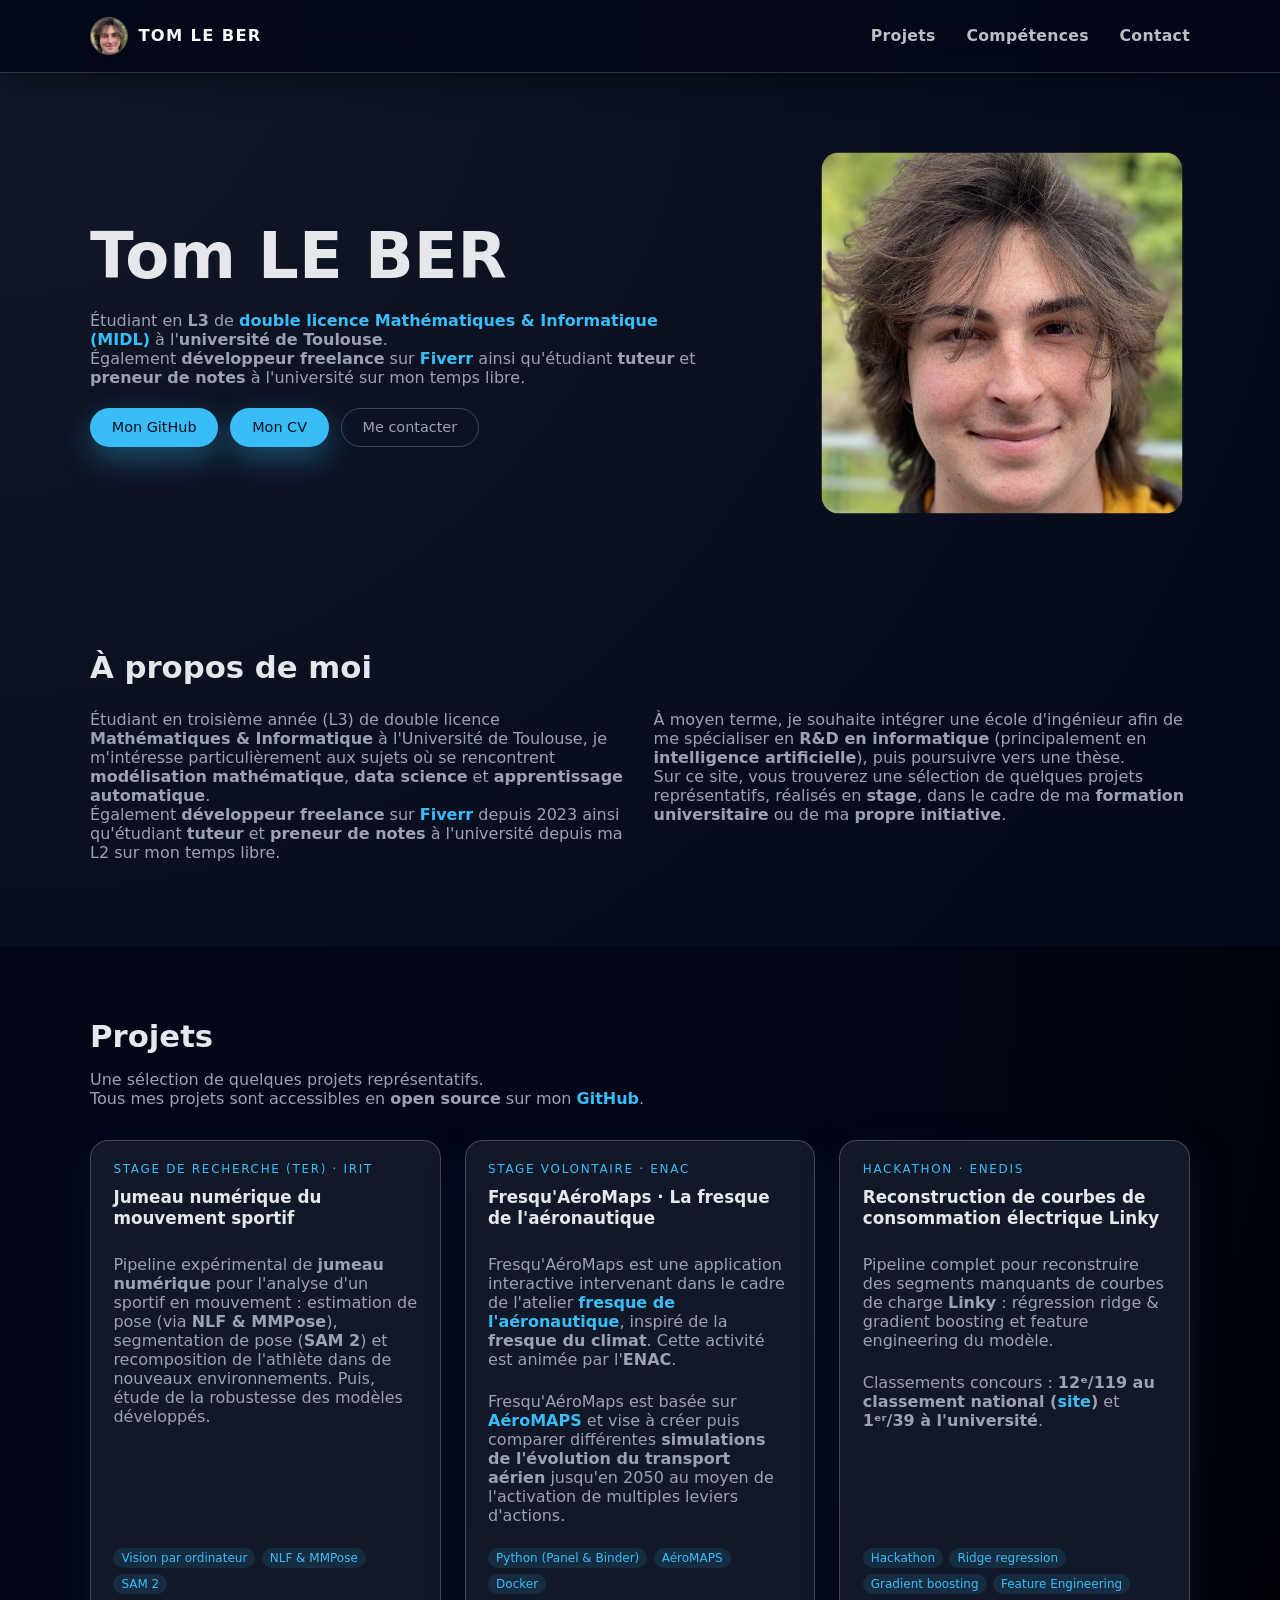
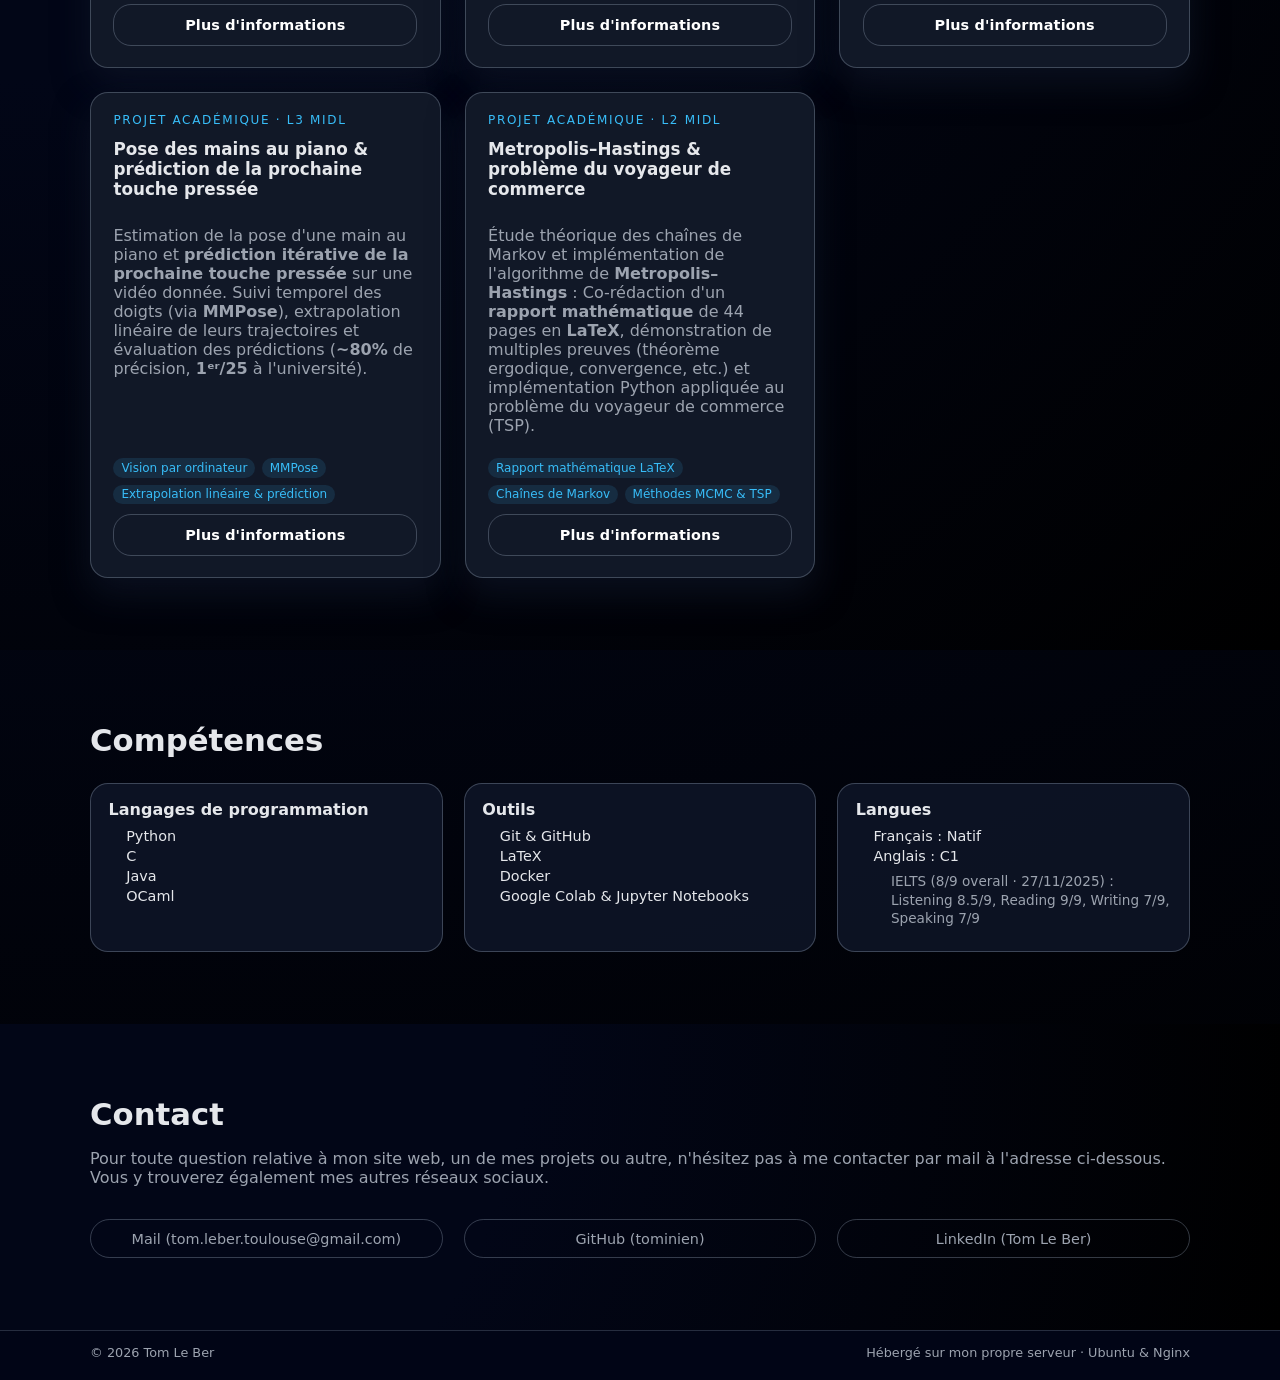
==== index.html @ 6cf96a1a "V1.2.2 - Mini fix (test)." ====
<!-- Ben dis-donc, ça regarde mon code ??? -->
<!DOCTYPE html>
<html lang="fr">
<head>
  <meta charset="UTF-8" />
  <title>Tom Le Ber</title>
  <meta name="viewport" content="width=device-width, initial-scale=1" />
  <meta name="description" content="Portfolio de Tom Le Ber, étudiant en L3 de double licence Mathématiques & Informatique (MIDL) à l'université de Toulouse." />
  <link rel="icon" type="image/png" href="/assets/img/profile_picture.png">
  <link rel="stylesheet" href="/assets/css/style.css" />
</head>
<body class="home">
  <header class="site-header">
    <div class="container nav-container">
      <a class="brand" href="/" aria-label="Accueil">
        <img class="brand-avatar" src="/assets/img/profile_picture.png" alt="Photo de profil" />
        <span class="brand-name">Tom Le Ber</span>
      </a>
      <nav class="main-nav">
        <a href="#projects">Projets</a>
        <a href="#skills">Compétences</a>
        <a href="#contact">Contact</a>
      </nav>
    </div>
  </header>

  <main>
    <!-- HERO -->
    <section class="hero">
      <div class="container hero-grid">
        <div class="hero-text">
          <p class="hero-kicker">Étudiant en Mathématiques &amp; Informatique</p>
          <h1>Tom LE BER</h1>
          <p class="hero-subtitle">
            Étudiant en <strong>L3</strong> de <strong><a class="link" href="https://www.univ-tlse3.fr/decouvrir-nos-diplomes/licence-parcours-mathematiques-informatique-en-double-licence-midl" target="_blank" rel="noreferrer">double licence Mathématiques &amp; Informatique (MIDL)</a></strong> à l'<strong>université de Toulouse</strong>.<br>
            Également <strong>développeur freelance</strong> sur <strong><a class="link" href="https://www.fiverr.com/tomleber/" target="_blank" rel="noreferrer">Fiverr</a></strong> ainsi qu'étudiant <strong>tuteur</strong> et <strong>preneur de notes</strong> à l'université sur mon temps libre.
          </p>
          <div class="hero-actions">
            <a class="btn primary" href="https://github.com/tominien">Mon GitHub</a>
            <a class="btn primary" href="/assets/docs/CV.pdf" download>Mon CV</a>
            <a class="btn ghost" href="mailto:tom.leber.toulouse@gmail.com" target="_blank" rel="noreferrer">Me contacter</a>
          </div>
        </div>
        <div class="hero-card hero-photo">
          <img class="hero-photo-img" src="/assets/img/profile_picture.png" alt="Photo de profil de Tom Le Ber" />
        </div>
      </div>
    </section>

    <!-- ABOUT -->
    <section id="about" class="section">
      <div class="container">
        <h2>À propos de moi</h2>
        <div class="two-columns">
          <p>
            Étudiant en troisième année (L3) de double licence <strong>Mathématiques &amp; Informatique</strong> à l'Université de Toulouse, je m'intéresse particulièrement aux sujets où se rencontrent <strong>modélisation mathématique</strong>, <strong>data science</strong> et <strong>apprentissage automatique</strong>.<br>
            Également <strong>développeur freelance</strong> sur <strong><a class="link" href="https://www.fiverr.com/tomleber/" target="_blank" rel="noreferrer">Fiverr</a></strong> depuis 2023 ainsi qu'étudiant <strong>tuteur</strong> et <strong>preneur de notes</strong> à l'université depuis ma L2 sur mon temps libre.
          </p>
          <p>
            À moyen terme, je souhaite intégrer une école d'ingénieur afin de me spécialiser en <strong>R&amp;D en informatique</strong> (principalement en <strong>intelligence artificielle</strong>), puis poursuivre vers une thèse.<br>
            Sur ce site, vous trouverez une sélection de quelques projets représentatifs, réalisés en <strong>stage</strong>, dans le cadre de ma <strong>formation universitaire</strong> ou de ma <strong>propre initiative</strong>.
          </p>
        </div>
      </div>
    </section>

    <!-- PROJECTS -->
    <section id="projects" class="section section-alt">
      <div class="container">
        <h2>Projets</h2>
        <p class="section-intro">
          Une sélection de quelques projets représentatifs.<br>
          Tous mes projets sont accessibles en <strong>open source</strong> sur mon <strong><a class="link" href="https://github.com/tominien" target="_blank" rel="noreferrer">GitHub</a></strong>.
        </p>

        <div class="projects-grid">
          <!-- IRIT -->
          <article class="project-card">
            <div class="project-tag">Stage de recherche (TER) · IRIT</div>
            <h3>Jumeau numérique du mouvement sportif</h3>
            <p>
              Pipeline expérimental de <strong>jumeau numérique</strong> pour l'analyse d'un sportif en mouvement : estimation de pose (via <strong>NLF &amp; MMPose</strong>), segmentation de pose (<strong>SAM 2</strong>) et recomposition de l'athlète dans de nouveaux environnements.
              Puis, étude de la robustesse des modèles développés.
            </p>
            <div class="project-footer">
              <ul class="project-badges">
                <li>Vision par ordinateur</li>
                <li>NLF &amp; MMPose</li>
                <li>SAM 2</li>
              </ul>
              <a class="btn project" href="https://tomleber.fr/irit" target="_blank" rel="noreferrer">Plus d'informations</a>
            </div>
          </article>

          <!-- ENAC / Fresqu'AéroMaps -->
          <article class="project-card">
            <div class="project-tag">Stage volontaire · ENAC</div>
            <h3>Fresqu'AéroMaps · La fresque de l'aéronautique</h3>
            <p>
              Fresqu'AéroMaps est une application interactive intervenant dans le cadre de l'atelier <strong><a class="link" href="https://learninghub.enac.fr/actualite/fresque-du-climat-et-fresquaero/" target="_blank" rel="noreferrer">fresque de l'aéronautique</a></strong>, inspiré de la <strong>fresque du climat</strong>. Cette activité est animée par l'<strong>ENAC</strong>.
            </p>
            <p>
              Fresqu'AéroMaps est basée sur <strong><a class="link" href="https://aeromaps.isae-supaero.fr/" target="_blank" rel="noreferrer">AéroMAPS</a></strong> et vise à créer puis comparer différentes <strong>simulations de l'évolution du transport aérien</strong> jusqu'en 2050 au moyen de l'activation de multiples leviers d'actions.
            </p>
            <div class="project-footer">
              <ul class="project-badges">
                <li>Python (Panel & Binder)</li>
                <li>AéroMAPS</li>
                <li>Docker</li>
              </ul>
              <a class="btn project" href="https://tomleber.fr/enac" target="_blank" rel="noreferrer">Plus d'informations</a>
            </div>
          </article>

          <!-- Enedis -->
          <article class="project-card">
            <div class="project-tag">Hackathon · Enedis</div>
            <h3>Reconstruction de courbes de consommation électrique Linky</h3>
            <p>
              Pipeline complet pour reconstruire des segments manquants de courbes de charge <strong>Linky</strong> : régression ridge & gradient boosting et feature engineering du modèle.
            </p>
            <p>
              Classements concours : <strong>12ᵉ/119 au classement national (<a class="link" href="https://challengedata.ens.fr/participants/challenges/160/ranking/public" target="_blank" rel="noreferrer">site</a>)</strong> et <strong>1ᵉʳ/39 à l'université</strong>.
            </p>
            <div class="project-footer">
              <ul class="project-badges">
                <li>Hackathon</li>
                <li>Ridge regression</li>
                <li>Gradient boosting</li>
                <li>Feature Engineering</li>
              </ul>
              <a class="btn project" href="https://tomleber.fr/enedis" target="_blank" rel="noreferrer">Plus d'informations</a>
            </div>
          </article>

          <!-- Projet MIDL 2 -->
          <article class="project-card">
            <div class="project-tag">Projet académique · L3 MIDL</div>
            <h3>Pose des mains au piano &amp; prédiction de la prochaine touche pressée</h3>
            <p>
              Estimation de la pose d'une main au piano et <strong>prédiction itérative de la prochaine touche pressée</strong> sur une vidéo donnée.
              Suivi temporel des doigts (via <strong>MMPose</strong>), extrapolation linéaire de leurs trajectoires et évaluation des prédictions (<strong>~80%</strong> de précision, <strong>1ᵉʳ/25</strong> à l'université).
            </p>
            <div class="project-footer">
              <ul class="project-badges">
                <li>Vision par ordinateur</li>
                <li>MMPose</li>
                <li>Extrapolation linéaire &amp; prédiction</li>
              </ul>
              <a class="btn project" href="https://tomleber.fr/projet_midl_2" target="_blank" rel="noreferrer">Plus d'informations</a>
            </div>
          </article>

          <!-- Projet MIDL 1 -->
          <article class="project-card">
            <div class="project-tag">Projet académique · L2 MIDL</div>
            <h3>Metropolis–Hastings &amp; problème du voyageur de commerce</h3>
            <p>
              Étude théorique des chaînes de Markov et implémentation de l'algorithme de <strong>Metropolis–Hastings</strong> : Co-rédaction d'un <strong>rapport mathématique</strong> de 44 pages en <strong>LaTeX</strong>, démonstration de multiples preuves (théorème ergodique, convergence, etc.) et implémentation Python appliquée au problème du voyageur de commerce (TSP).
            </p>
            <div class="project-footer">
              <ul class="project-badges">
                <li>Rapport mathématique LaTeX</li>
                <li>Chaînes de Markov</li>
                <li>Méthodes MCMC &amp; TSP</li>
              </ul>
              <a class="btn project" href="https://tomleber.fr/projet_midl_1" target="_blank" rel="noreferrer">Plus d'informations</a>
            </div>
          </article>
        </div>
      </div>
    </section>

    <!-- SKILLS -->
    <section id="skills" class="section">
      <div class="container">
        <h2>Compétences</h2>
        <div class="skills-grid">
          <div class="skills-block">
            <h3>Langages de programmation</h3>
            <ul>
              <li>Python</li>
              <li>C</li>
              <li>Java</li>
              <li>OCaml</li>
            </ul>
          </div>
          <div class="skills-block">
            <h3>Outils</h3>
            <ul>
              <li>Git &amp; GitHub</li>
              <li>LaTeX</li>
              <li>Docker</li>
              <li>Google Colab &amp; Jupyter Notebooks</li>
            </ul>
          </div>
          <div class="skills-block">
            <h3>Langues</h3>
            <ul>
              <li>Français : Natif</li>
              <li>
                Anglais : C1
                <div class="skills-subline">
                   IELTS (8/9 overall · 27/11/2025) : Listening 8.5/9, Reading 9/9, Writing 7/9, Speaking 7/9 
                </div>
              </li>
            </ul>
          </div>
        </div>
      </div>
    </section>

    <!-- CONTACT -->
    <section id="contact" class="section section-alt">
      <div class="container">
        <h2>Contact</h2>
        <p class="section-intro">
          Pour toute question relative à mon site web, un de mes projets ou autre, n'hésitez pas à me contacter par mail à l'adresse ci-dessous.<br>
          Vous y trouverez également mes autres réseaux sociaux.
        </p>
        <div class="contact-grid">
          <a class="btn ghost" href="mailto:tom.leber.toulouse@gmail.com" target="_blank" rel="noreferrer">Mail (tom.leber.toulouse@gmail.com)</a>
          <a class="btn ghost" href="https://github.com/tominien" target="_blank" rel="noreferrer">GitHub (tominien)</a>
          <a class="btn ghost" href="https://www.linkedin.com/in/tom-le-ber-58185a358/" target="_blank" rel="noreferrer">LinkedIn (Tom Le Ber)</a>
        </div>
      </div>
    </section>
  </main>

  <footer class="site-footer">
    <div class="container footer-content">
      <span>&copy; <span id="year"></span> Tom Le Ber</span>
      <span>Hébergé sur mon propre serveur · Ubuntu &amp; Nginx</span>
    </div>
  </footer>

  <script>
    document.getElementById("year").textContent = new Date().getFullYear(); // Mise à jour automatique de l'année dans le pied de page.
  </script>
</body>
</html>
---- assets/css/style.css ----
:root {
  --bg: #050816;
  --bg-alt: #0b1020;
  --card-bg: #111827;
  --accent: #38bdf8;
  --accent-soft: rgba(56, 189, 248, 0.12);
  --text: #e5e7eb;
  --muted: #9ca3af;
  --border-subtle: rgba(148, 163, 184, 0.35);
  --radius-lg: 18px;
  --radius-xl: 24px;
  --shadow-soft: 0 18px 45px rgba(15, 23, 42, 0.6);
  --font-main: system-ui, -apple-system, BlinkMacSystemFont, "SF Pro Text",
    "Segoe UI", sans-serif;
}

*,
*::before,
*::after {
  box-sizing: border-box;
}

html,
body {
  margin: 0;
  padding: 0;
  font-family: var(--font-main);
  color: var(--text);
  background: radial-gradient(circle at top left, #111827 0, #020617 55%, #000 100%);
}

body.home .hero-kicker {
  display: none;
}

body.home .hero-text h1 {
  font-size: var(--home-hero-h1-size, 4rem);
  min-height: var(--home-hero-title-height, 4rem);
  display: flex;
  align-items: center;
  margin-top: 0;
}

/* Layout de base */

.container {
  width: min(1100px, 100% - 2.5rem);
  margin: 0 auto;
}

.section {
  padding: 4.5rem 0;
}

.section-alt {
  background: radial-gradient(circle at top left, #020617 0, #020617 40%, #000 100%);
}

h1,
h2,
h3 {
  margin: 0 0 1rem;
  line-height: 1.2;
}

h2 {
  font-size: clamp(1.9rem, 2.4vw, 2.2rem);
}

p {
  margin: 0 0 0.75rem;
  color: var(--muted);
}

/* HEADER & NAV */

.site-header {
  position: sticky;
  top: 0;
  z-index: 100;
  backdrop-filter: blur(16px);
  background: rgba(2, 6, 23, 0.78); /*background: linear-gradient(to bottom, rgba(15, 23, 42, 0.9), transparent);*/
  border-bottom: 1px solid rgba(148, 163, 184, 0.28);
  box-shadow: 0 10px 30px rgba(0, 0, 0, 0.35);
}

.nav-container {
  display: flex;
  align-items: center;
  justify-content: space-between;
  padding: 1.05rem 0;
}

.brand {
  display: inline-flex;
  align-items: center;
  gap: 0.65rem;

  text-decoration: none;
  color: #f9fafb;

  font-weight: 800;
  letter-spacing: 0.08em;
  text-transform: uppercase;
  font-size: 1.02rem;
}

.brand:hover {
  color: #ffffff;
}

.brand:focus-visible {
  outline: 2px solid var(--accent);
  outline-offset: 4px;
  border-radius: 999px;
}

.brand-avatar {
  width: 38px;
  height: 38px;
  border-radius: 999px;
  object-fit: cover;
  border: 1px solid rgba(148, 163, 184, 0.55);
  box-shadow: 0 8px 18px rgba(0, 0, 0, 0.35);
}

.brand-name {
  line-height: 1;
}

.main-nav a {
  color: rgba(229, 231, 235, 0.82); /*color: var(--muted);*/
  text-decoration: none;
  margin-left: 1.6rem;
  font-size: 0.98rem;
  font-weight: 600;
  letter-spacing: 0.02em;
  position: relative;
}

.main-nav a::after {
  content: "";
  position: absolute;
  left: 0;
  bottom: -0.25rem;
  width: 0;
  height: 2px;
  background: var(--accent);
  border-radius: 999px;
  transition: width 0.2s ease;
}

.main-nav a:hover {
  color: #e5e7eb;
}

.main-nav a:hover::after {
  width: 100%;
}

/* HERO */

.hero {
  padding: 4.5rem 0 3.5rem;
}

.hero-grid {
  display: grid;
  grid-template-columns: minmax(0, 2fr) minmax(0, 1.1fr);
  gap: 2.5rem;
  align-items: center;
}

.hero-kicker {
  text-transform: uppercase;
  letter-spacing: 0.18em;
  font-size: 0.8rem;
  color: var(--accent);
  margin-bottom: 0.7rem;
}

.hero-photo {
  padding: 0;
  border-radius: var(--radius-lg);
  overflow: hidden;
  transform: scale(0.96);
  transform-origin: center;
}

.hero-photo-img {
  display: block;
  width: 100%;
  height: 100%;
  object-fit: cover;
}

.hero h1 {
  font-size: clamp(2.2rem, 3vw, 2.8rem);
  margin-bottom: 1rem;
}

.hero-subtitle {
  max-width: 38rem;
}

.hero-actions {
  display: flex;
  flex-wrap: wrap;
  gap: 0.75rem;
  margin-top: 1.3rem;
}

/* BUTTONS */

.btn {
  display: inline-flex;
  align-items: center;
  justify-content: center;
  border-radius: 999px;
  padding: 0.65rem 1.3rem;
  font-size: 0.9rem;
  text-decoration: none;
  cursor: pointer;
  border: 1px solid transparent;
  transition: all 0.18s ease;
  white-space: nowrap;
}

.btn.primary {
  background: var(--accent);
  color: #0b1120;
  box-shadow: 0 12px 30px rgba(56, 189, 248, 0.35);
}

.btn.primary:hover {
  filter: brightness(1.05);
}

.btn.ghost {
  background: transparent;
  border-color: var(--border-subtle);
  color: var(--muted);
}

.btn.ghost:hover {
  border-color: rgba(56, 189, 248, 0.6);
  background: rgba(56, 189, 248, 0.08);
}

.btn.project {
  background: transparent;
  border-color: var(--border-subtle);
  border-radius: var(--radius-lg);
  color: #ffffff;
  font-weight: 700;
  letter-spacing: 0.01em;
  padding: 0.75rem 1.05rem;
}

.btn.project:hover {
  border-color: rgba(56, 189, 248, 0.6);
  background: rgba(56, 189, 248, 0.08);
}

/* HERO CARD */

.hero-card {
  justify-self: end;
}

.hero-card-inner {
  background: radial-gradient(circle at top left, #1e293b 0, #020617 55%);
  border-radius: var(--radius-xl);
  padding: 1.5rem 1.6rem;
  box-shadow: var(--shadow-soft);
  border: 1px solid rgba(148, 163, 184, 0.45);
}

.hero-name {
  font-weight: 600;
  font-size: 1.1rem;
}

.hero-role {
  font-size: 0.9rem;
  color: var(--muted);
  margin-bottom: 1rem;
}

.hero-meta {
  list-style: none;
  padding: 0;
  margin: 0;
  font-size: 0.85rem;
}

.hero-meta li {
  padding: 0.25rem 0;
  border-bottom: 1px solid rgba(148, 163, 184, 0.25);
}

.hero-meta li:last-child {
  border-bottom: none;
}

/* ABOUT */

.two-columns {
  display: grid;
  grid-template-columns: repeat(auto-fit, minmax(260px, 1fr));
  gap: 1.7rem;
  margin-top: 1.5rem;
}

/* SECTION INTRO */

.section-intro {
  margin-bottom: 2rem;
}

/* PROJECTS */

.projects-grid {
  display: grid;
  grid-template-columns: repeat(auto-fit, minmax(260px, 1fr));
  gap: 1.5rem;
}

.project-card {
  background: var(--card-bg);
  border-radius: var(--radius-lg);
  padding: 1.3rem 1.4rem;
  border: 1px solid var(--border-subtle);
  box-shadow: 0 16px 35px rgba(15, 23, 42, 0.65);
  display: flex;
  flex-direction: column;
  gap: 0.7rem;
}

.project-tag {
  font-size: 0.75rem;
  text-transform: uppercase;
  letter-spacing: 0.14em;
  color: var(--accent);
}

.project-card h3 {
  font-size: 1.05rem;
}

.project-footer {
  margin-top: auto;
  display: flex;
  flex-direction: column;
  gap: 0.6rem;
}

.project-badges {
  list-style: none;
  display: flex;
  flex-wrap: wrap;
  gap: 0.4rem;
  padding: 0;
  margin: 0;
}

.project-badges li {
  font-size: 0.75rem;
  padding: 0.18rem 0.5rem;
  border-radius: 999px;
  background: var(--accent-soft);
  color: var(--accent);
}

.project-links a {
  font-size: 0.85rem;
  color: var(--accent);
  text-decoration: none;
}

.link {
  color: var(--accent);
  text-decoration: none;
}

.project-links a:hover {
  text-decoration: underline;
}

.link:hover {
  text-decoration: underline;
}

/* SKILLS */

.skills-grid {
  display: grid;
  grid-template-columns: repeat(auto-fit, minmax(220px, 1fr));
  gap: 1.3rem;
  margin-top: 1.5rem;
}

.skills-block {
  border-radius: var(--radius-lg);
  border: 1px solid var(--border-subtle);
  padding: 1rem 1.1rem;
  background: rgba(15, 23, 42, 0.8);
}

.skills-block h3 {
  font-size: 1rem;
  margin-bottom: 0.6rem;
}

.skills-block ul {
  list-style: none;
  padding-left: 1.1rem;
  margin: 0.6rem 0 0;
  font-size: 0.9rem;
}

.skills-block li {
  margin: 0.25rem 0;
}

.skills-subline {
  padding-left: 1.1rem;
  margin: 0.5rem 0;
  color: var(--muted);
  font-size: 0.85rem;
  line-height: 1.35;
}

/* CONTACT */

.contact-grid {
  display: grid;
  grid-template-columns: repeat(auto-fit, minmax(220px, 1fr));
  gap: 1.3rem;
  margin-top: 1.3rem;
}

/* FOOTER */

.site-footer {
  border-top: 1px solid rgba(148, 163, 184, 0.25);
  padding: 0.9rem 0 1.2rem;
  background: rgba(2, 6, 23, 0.96);
}

.footer-content {
  display: flex;
  justify-content: space-between;
  align-items: center;
  font-size: 0.8rem;
  color: var(--muted);
  gap: 0.7rem;
}

/* DEBUG */
.red {
  color: #ef4444;
}

/* RESPONSIVE */

@media (max-width: 750px) {
  body.home .hero-text h1 {
    min-height: 0;
    display: block;
  }

  .hero-grid {
    grid-template-columns: 1fr;
  }

  .hero-card {
    justify-self: stretch;
  }

  .nav-container {
    flex-direction: column;
    align-items: flex-start;
    gap: 0.4rem;
  }

  .main-nav a {
    margin-left: 0;
    margin-right: 1rem;
  }
}
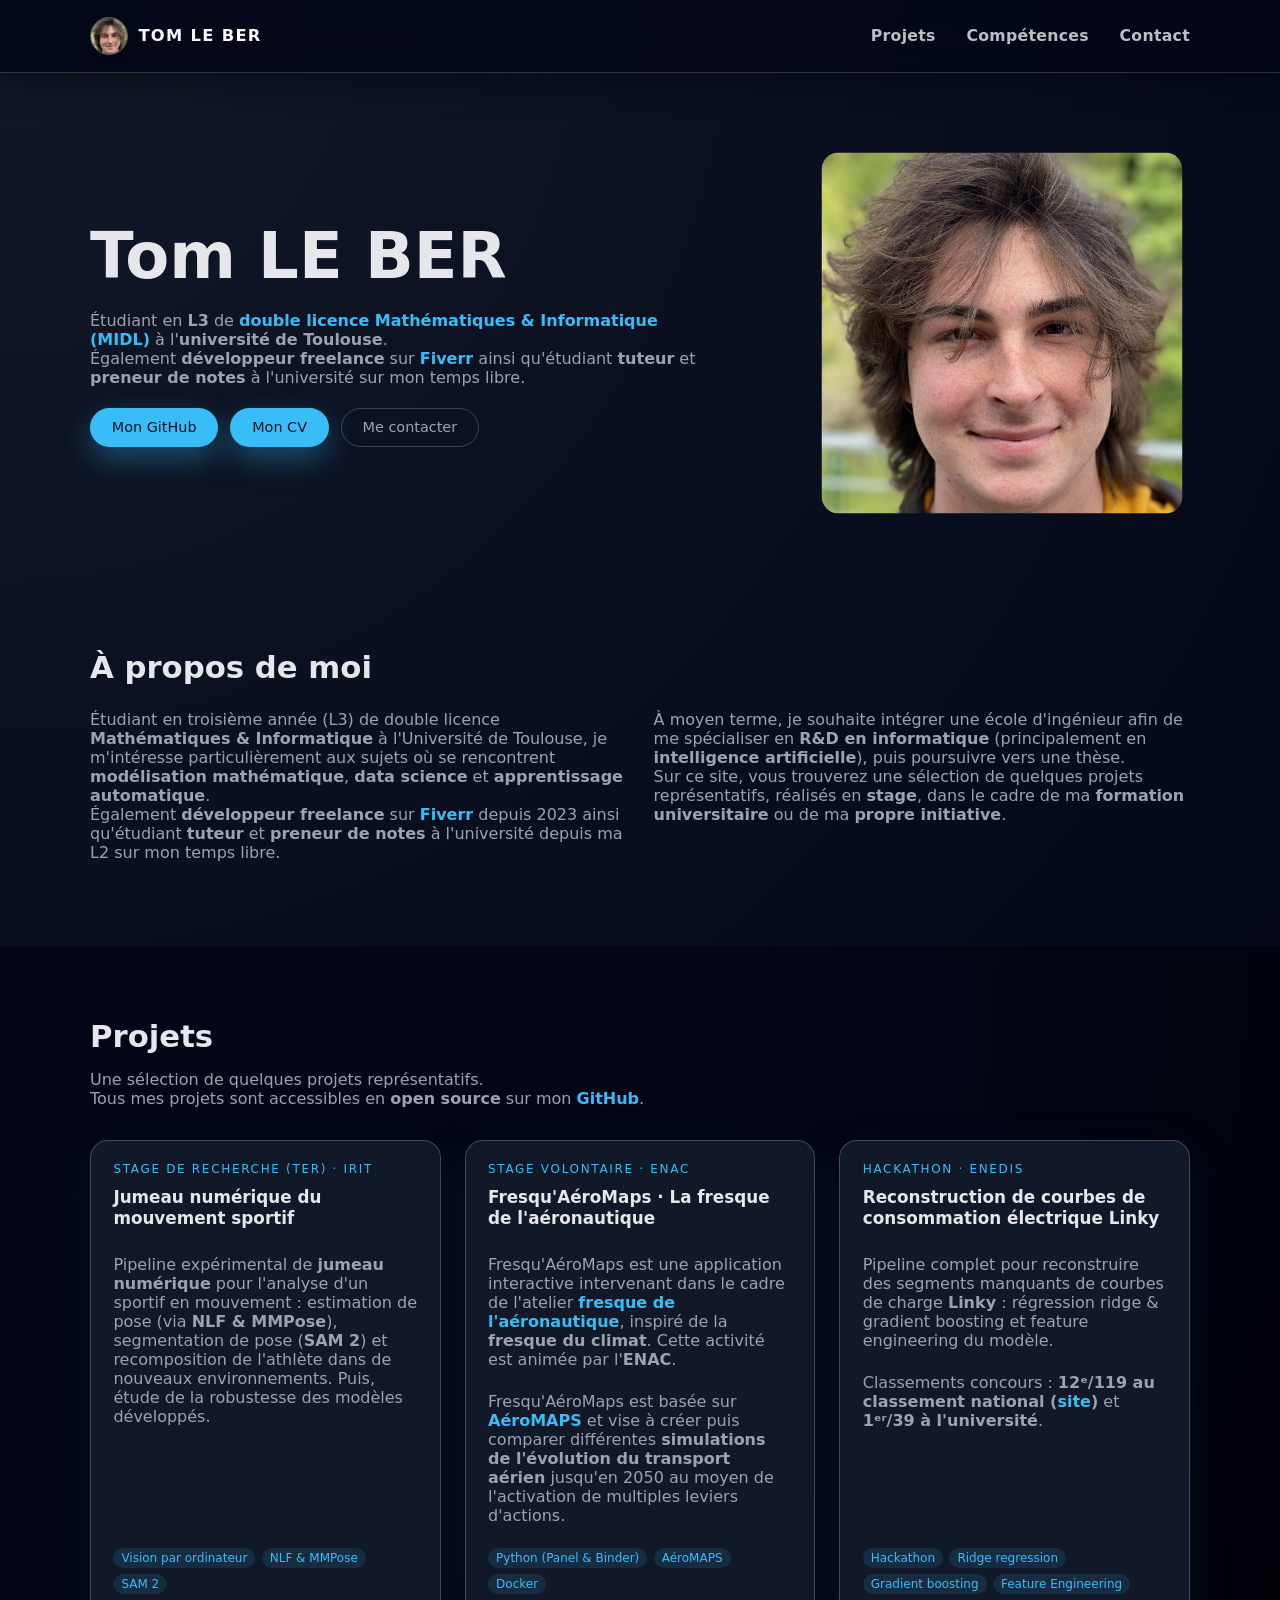
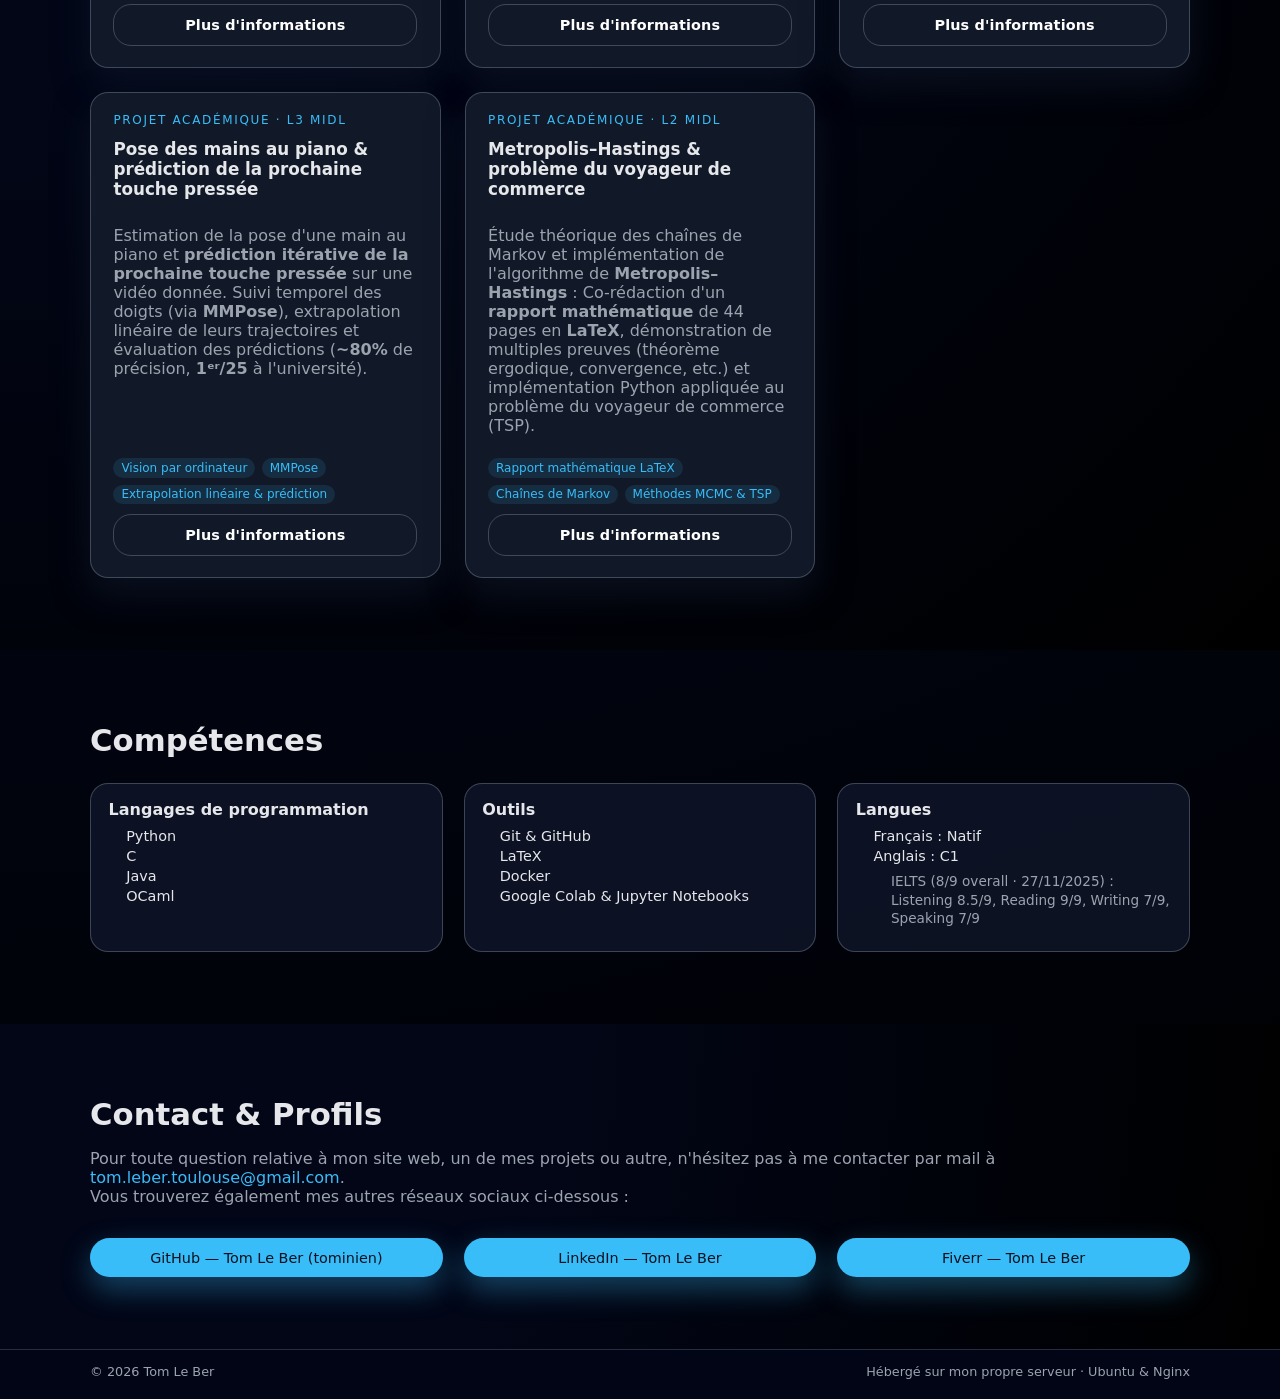
==== commit 93d8f714: "V1.4.1 - Addition of a few other things." ====
--- a/index.html
+++ b/index.html
@@ -3,11 +3,28 @@
 <html lang="fr">
 <head>
   <meta charset="UTF-8" />
-  <title>Tom Le Ber</title>
+  <title>Tom Le Ber | Portfolio – Mathématiques, Informatique, IA</title>
   <meta name="viewport" content="width=device-width, initial-scale=1" />
-  <meta name="description" content="Portfolio de Tom Le Ber, étudiant en L3 de double licence Mathématiques & Informatique (MIDL) à l'université de Toulouse." />
+  <meta name="description" content="Portfolio de Tom Le Ber, étudiant en L3 de double licence Mathématiques & Informatique à l’Université de Toulouse. Projets en IA, vision par ordinateur, modélisation et data science." />
   <link rel="icon" type="image/png" href="/assets/img/profile_picture.png">
   <link rel="stylesheet" href="/assets/css/style.css" />
+  <link rel="canonical" href="https://tomleber.fr/" />
+  <script type="application/ld+json">
+  {
+    "@context": "https://schema.org",
+    "@type": "ProfilePage",
+    "mainEntity": {
+      "@type": "Person",
+      "name": "Tom Le Ber",
+      "url": "https://tomleber.fr/",
+      "sameAs": [
+        "https://github.com/tominien",
+        "https://www.linkedin.com/in/tom-le-ber-58185a358/",
+        "https://www.fiverr.com/tomleber/"
+      ]
+    }
+  }
+  </script>
 </head>
 <body class="home">
   <header class="site-header">
@@ -210,18 +227,18 @@
       </div>
     </section>
 
-    <!-- CONTACT -->
+    <!-- CONTACT & PROFILS -->
     <section id="contact" class="section section-alt">
       <div class="container">
-        <h2>Contact</h2>
+        <h2>Contact & Profils</h2>
         <p class="section-intro">
-          Pour toute question relative à mon site web, un de mes projets ou autre, n'hésitez pas à me contacter par mail à l'adresse ci-dessous.<br>
-          Vous y trouverez également mes autres réseaux sociaux.
+          Pour toute question relative à mon site web, un de mes projets ou autre, n'hésitez pas à me contacter par mail à <a class="link" href="mailto:tom.leber.toulouse@gmail.com" target="_blank" rel="noreferrer">tom.leber.toulouse@gmail.com</a>.<br>
+          Vous trouverez également mes autres réseaux sociaux ci-dessous :
         </p>
         <div class="contact-grid">
-          <a class="btn ghost" href="mailto:tom.leber.toulouse@gmail.com" target="_blank" rel="noreferrer">Mail (tom.leber.toulouse@gmail.com)</a>
-          <a class="btn ghost" href="https://github.com/tominien" target="_blank" rel="noreferrer">GitHub (tominien)</a>
-          <a class="btn ghost" href="https://www.linkedin.com/in/tom-le-ber-58185a358/" target="_blank" rel="noreferrer">LinkedIn (Tom Le Ber)</a>
+          <a class="btn primary" href="https://github.com/tominien" target="_blank" rel="noreferrer">GitHub — Tom Le Ber (tominien)</a>
+          <a class="btn primary" href="https://www.linkedin.com/in/tom-le-ber-58185a358/" target="_blank" rel="noreferrer">LinkedIn — Tom Le Ber</a>
+          <a class="btn primary" href="https://www.fiverr.com/tomleber/" target="_blank" rel="noreferrer">Fiverr — Tom Le Ber</a>
         </div>
       </div>
     </section>
--- a/assets/css/style.css
+++ b/assets/css/style.css
@@ -48,6 +48,17 @@
   margin: 0 auto;
 }
 
+.container-list {
+  margin: 0.6rem 0 0.8rem;
+  padding-left: 1.2rem;
+  color: var(--muted);
+}
+
+.container-list li {
+  margin: 0.35rem 1.5em;
+  color: inherit;
+}
+
 .section {
   padding: 4.5rem 0;
 }
@@ -208,6 +219,16 @@
   flex-wrap: wrap;
   gap: 0.75rem;
   margin-top: 1.3rem;
+}
+
+.download-actions {
+  margin-bottom: 1.6rem;
+  flex-wrap: wrap;
+  gap: 0.8rem;
+}
+
+.download-actions + h3 {
+  margin-top: 1.6rem;
 }
 
 /* BUTTONS */
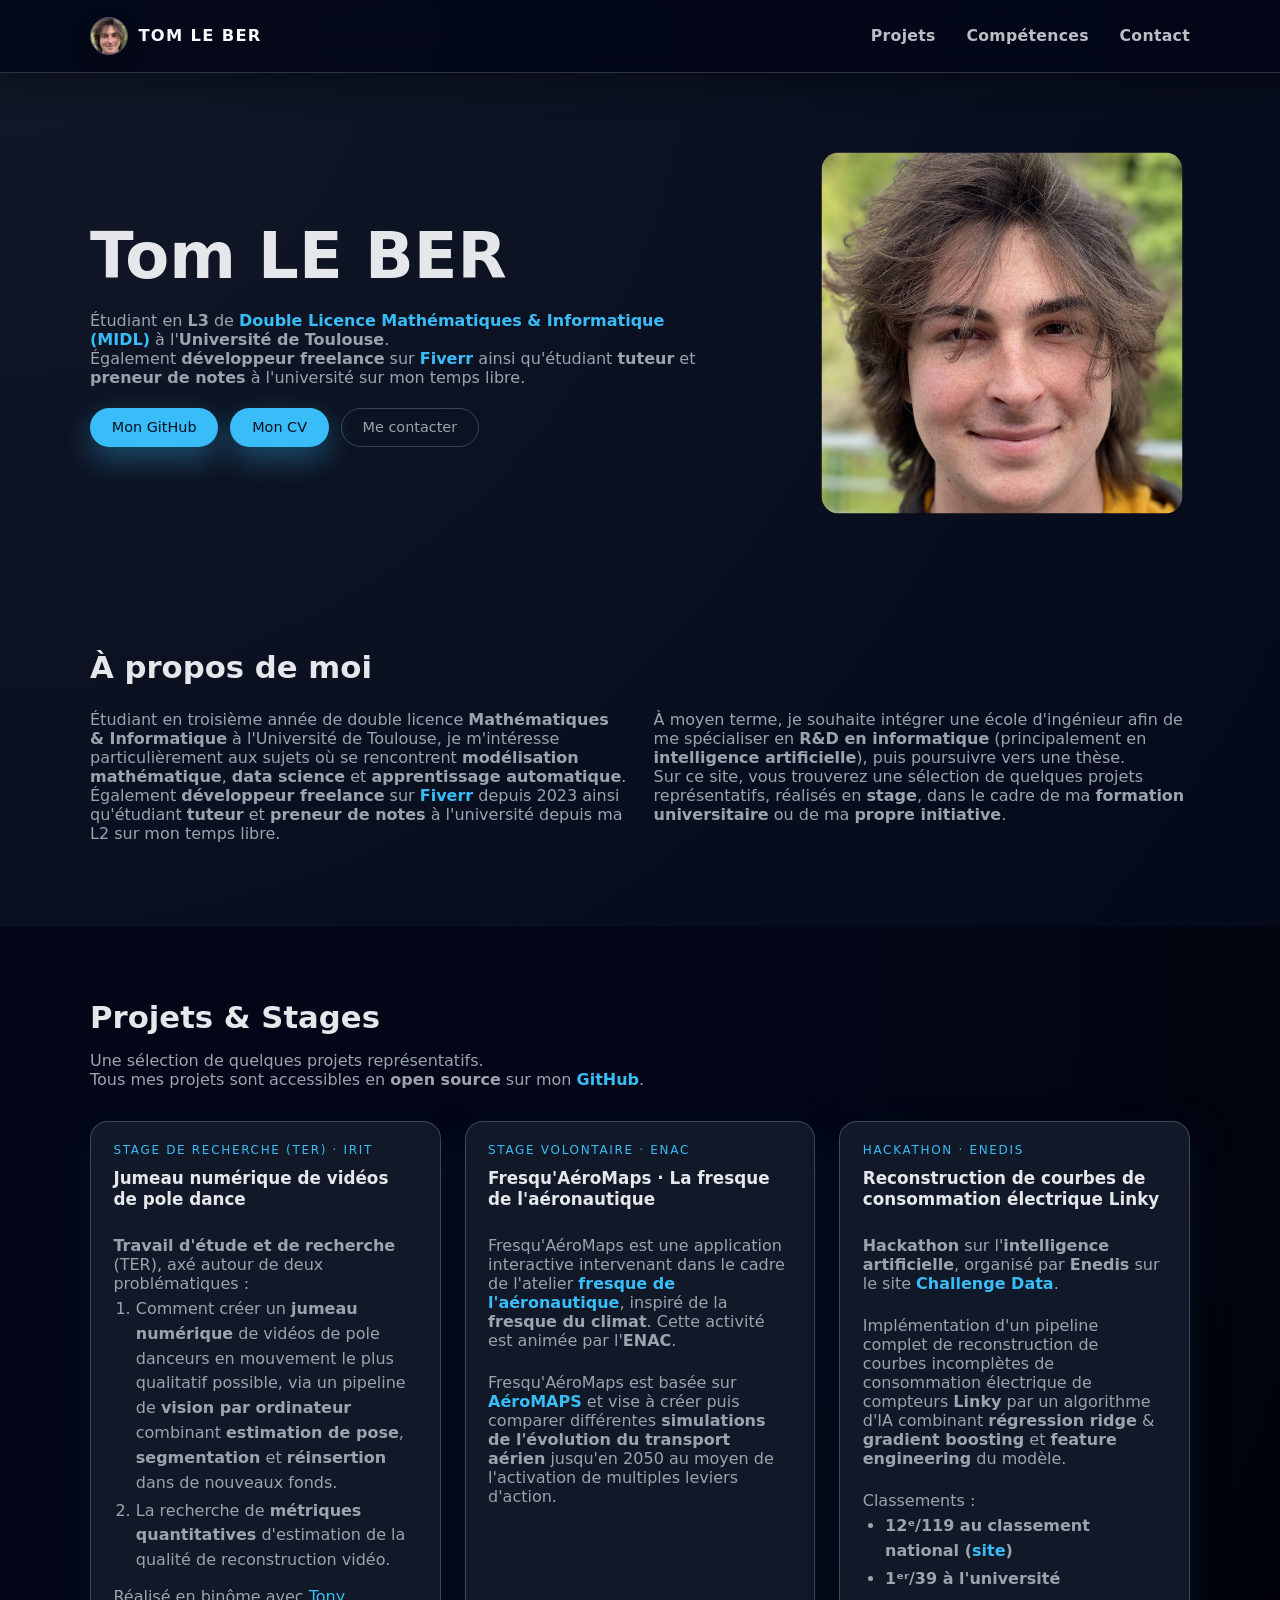
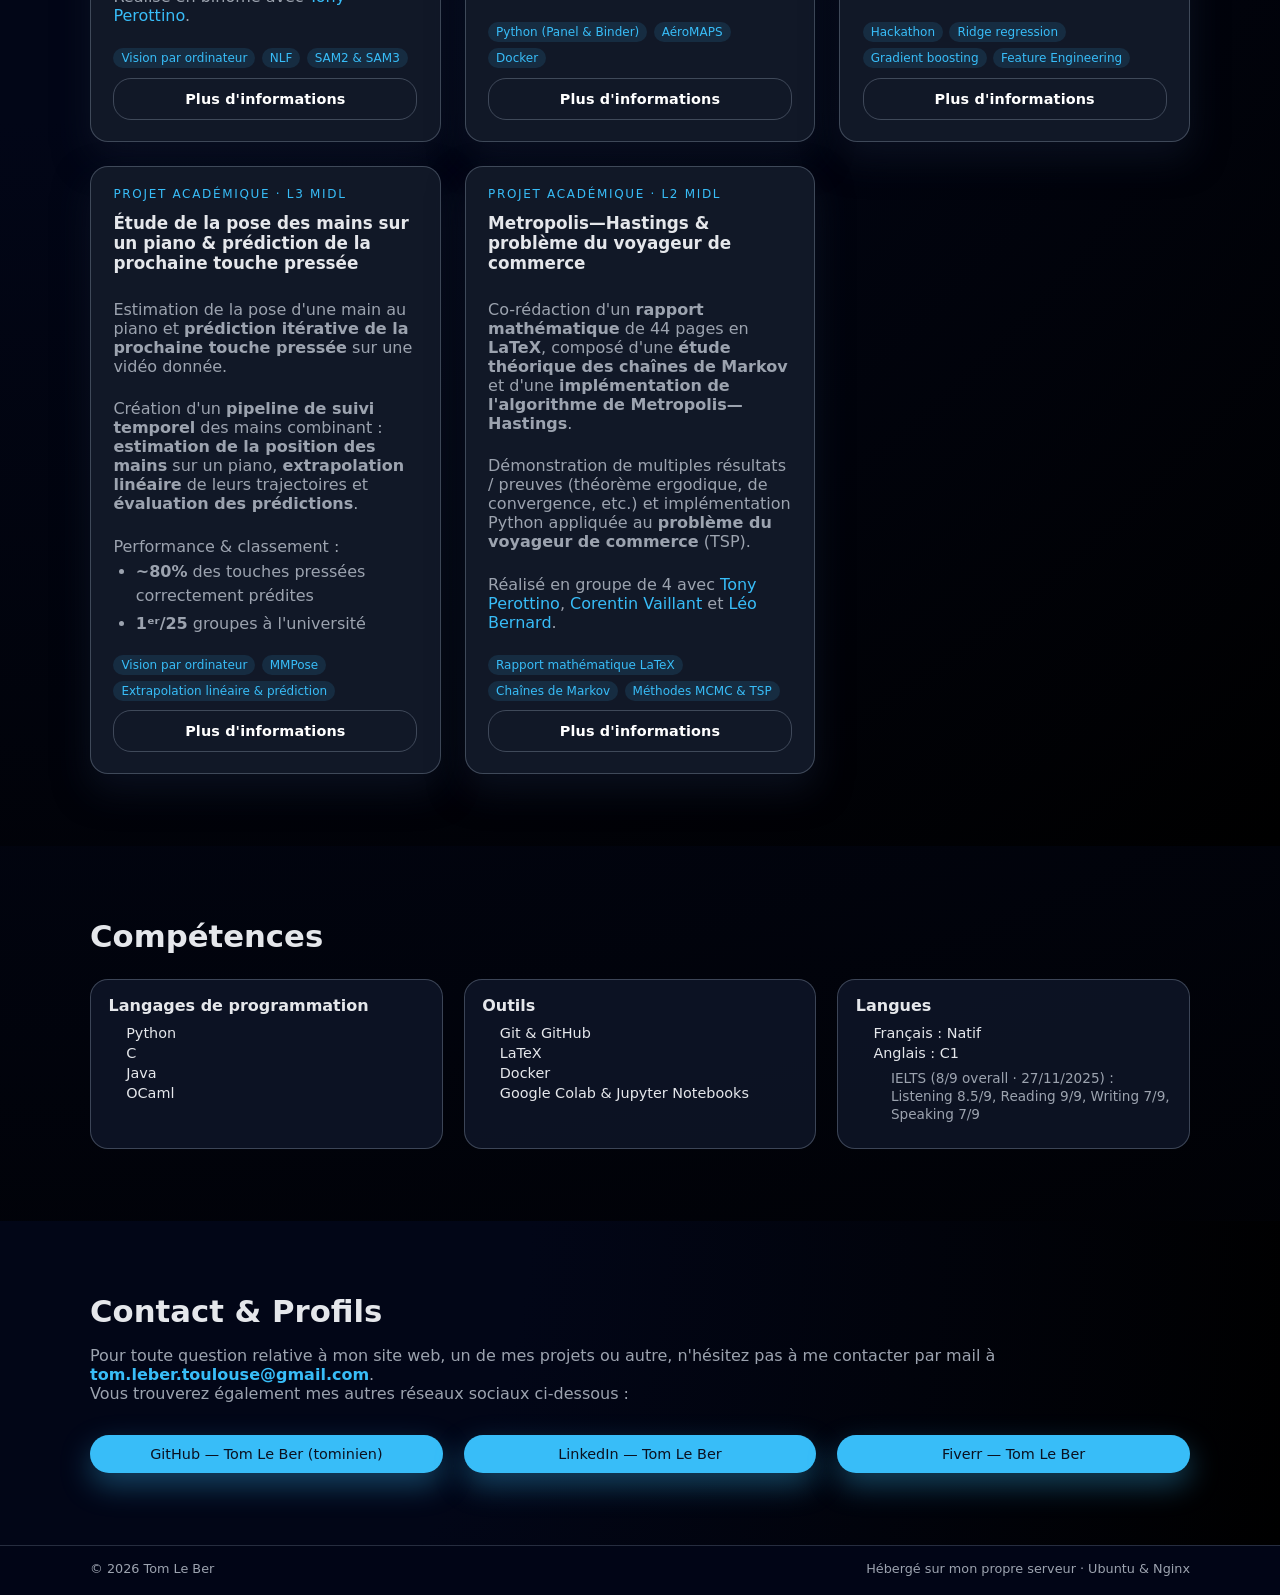
==== commit e7732307: "Large update of the website." ====
--- a/index.html
+++ b/index.html
@@ -3,11 +3,11 @@
 <html lang="fr">
 <head>
   <meta charset="UTF-8" />
-  <title>Tom Le Ber | Portfolio – Mathématiques, Informatique, IA</title>
+  <title>Tom Le Ber | Portfolio — Mathématiques, Informatique &amp; IA</title>
   <meta name="viewport" content="width=device-width, initial-scale=1" />
-  <meta name="description" content="Portfolio de Tom Le Ber, étudiant en L3 de double licence Mathématiques & Informatique à l’Université de Toulouse. Projets en IA, vision par ordinateur, modélisation et data science." />
-  <link rel="icon" type="image/png" href="/assets/img/profile_picture.png">
-  <link rel="stylesheet" href="/assets/css/style.css" />
+  <meta name="description" content="Portfolio de Tom Le Ber, étudiant en L3 de double licence Mathématiques &amp; Informatique à l'Université de Toulouse. Projets en IA, vision par ordinateur, modélisation et data science." />
+  <link rel="icon" type="image/png" href="assets/img/profile_picture.png">
+  <link rel="stylesheet" href="assets/css/style.css" />
   <link rel="canonical" href="https://tomleber.fr/" />
   <script type="application/ld+json">
   {
@@ -30,7 +30,7 @@
   <header class="site-header">
     <div class="container nav-container">
       <a class="brand" href="/" aria-label="Accueil">
-        <img class="brand-avatar" src="/assets/img/profile_picture.png" alt="Photo de profil" />
+        <img class="brand-avatar" src="assets/img/profile_picture.png" alt="Photo de profil" />
         <span class="brand-name">Tom Le Ber</span>
       </a>
       <nav class="main-nav">
@@ -49,17 +49,17 @@
           <p class="hero-kicker">Étudiant en Mathématiques &amp; Informatique</p>
           <h1>Tom LE BER</h1>
           <p class="hero-subtitle">
-            Étudiant en <strong>L3</strong> de <strong><a class="link" href="https://www.univ-tlse3.fr/decouvrir-nos-diplomes/licence-parcours-mathematiques-informatique-en-double-licence-midl" target="_blank" rel="noreferrer">double licence Mathématiques &amp; Informatique (MIDL)</a></strong> à l'<strong>université de Toulouse</strong>.<br>
+            Étudiant en <strong>L3</strong> de <strong><a class="link" href="https://www.univ-tlse3.fr/decouvrir-nos-diplomes/licence-parcours-mathematiques-informatique-en-double-licence-midl" target="_blank" rel="noreferrer">Double Licence Mathématiques &amp; Informatique (MIDL)</a></strong> à l'<strong>Université de Toulouse</strong>.<br>
             Également <strong>développeur freelance</strong> sur <strong><a class="link" href="https://www.fiverr.com/tomleber/" target="_blank" rel="noreferrer">Fiverr</a></strong> ainsi qu'étudiant <strong>tuteur</strong> et <strong>preneur de notes</strong> à l'université sur mon temps libre.
           </p>
           <div class="hero-actions">
-            <a class="btn primary" href="https://github.com/tominien">Mon GitHub</a>
-            <a class="btn primary" href="/assets/docs/CV.pdf" download>Mon CV</a>
+            <a class="btn primary" href="https://github.com/tominien" target="_blank" rel="noreferrer">Mon GitHub</a>
+            <a class="btn primary" href="assets/docs/CV.pdf" target="_blank" rel="noreferrer">Mon CV</a>
             <a class="btn ghost" href="mailto:tom.leber.toulouse@gmail.com" target="_blank" rel="noreferrer">Me contacter</a>
           </div>
         </div>
         <div class="hero-card hero-photo">
-          <img class="hero-photo-img" src="/assets/img/profile_picture.png" alt="Photo de profil de Tom Le Ber" />
+          <img class="hero-photo-img" src="assets/img/profile_picture.png" alt="Photo de profil de Tom Le Ber" />
         </div>
       </div>
     </section>
@@ -70,7 +70,7 @@
         <h2>À propos de moi</h2>
         <div class="two-columns">
           <p>
-            Étudiant en troisième année (L3) de double licence <strong>Mathématiques &amp; Informatique</strong> à l'Université de Toulouse, je m'intéresse particulièrement aux sujets où se rencontrent <strong>modélisation mathématique</strong>, <strong>data science</strong> et <strong>apprentissage automatique</strong>.<br>
+            Étudiant en troisième année de double licence <strong>Mathématiques &amp; Informatique</strong> à l'Université de Toulouse, je m'intéresse particulièrement aux sujets où se rencontrent <strong>modélisation mathématique</strong>, <strong>data science</strong> et <strong>apprentissage automatique</strong>.<br>
             Également <strong>développeur freelance</strong> sur <strong><a class="link" href="https://www.fiverr.com/tomleber/" target="_blank" rel="noreferrer">Fiverr</a></strong> depuis 2023 ainsi qu'étudiant <strong>tuteur</strong> et <strong>preneur de notes</strong> à l'université depuis ma L2 sur mon temps libre.
           </p>
           <p>
@@ -81,10 +81,10 @@
       </div>
     </section>
 
-    <!-- PROJECTS -->
+    <!-- PROJECTS & STAGES -->
     <section id="projects" class="section section-alt">
       <div class="container">
-        <h2>Projets</h2>
+        <h2>Projets &amp; Stages</h2>
         <p class="section-intro">
           Une sélection de quelques projets représentatifs.<br>
           Tous mes projets sont accessibles en <strong>open source</strong> sur mon <strong><a class="link" href="https://github.com/tominien" target="_blank" rel="noreferrer">GitHub</a></strong>.
@@ -94,18 +94,30 @@
           <!-- IRIT -->
           <article class="project-card">
             <div class="project-tag">Stage de recherche (TER) · IRIT</div>
-            <h3>Jumeau numérique du mouvement sportif</h3>
-            <p>
-              Pipeline expérimental de <strong>jumeau numérique</strong> pour l'analyse d'un sportif en mouvement : estimation de pose (via <strong>NLF &amp; MMPose</strong>), segmentation de pose (<strong>SAM 2</strong>) et recomposition de l'athlète dans de nouveaux environnements.
-              Puis, étude de la robustesse des modèles développés.
+            <h3>Jumeau numérique de vidéos de pole dance</h3>
+            <div class="project-text-group">
+              <p>
+                <strong>Travail d'étude et de recherche</strong> (TER), axé autour de deux problématiques :
+              </p>
+              <ol class="container-list project-compact-list">
+                <li>
+                  Comment créer un <strong>jumeau numérique</strong> de vidéos de pole danceurs en mouvement le plus qualitatif possible, via un pipeline de <strong>vision par ordinateur</strong> combinant <strong>estimation de pose</strong>, <strong>segmentation</strong> et <strong>réinsertion</strong> dans de nouveaux fonds.
+                </li>
+                <li>
+                  La recherche de <strong>métriques quantitatives</strong> d'estimation de la qualité de reconstruction vidéo.
+                </li>
+              </ol>
+            </div>
+            <p>
+              Réalisé en binôme avec <a class="link" href="https://www.linkedin.com/in/tony-perottino-812a22325/" target="_blank" rel="noreferrer">Tony Perottino</a>.
             </p>
             <div class="project-footer">
               <ul class="project-badges">
                 <li>Vision par ordinateur</li>
-                <li>NLF &amp; MMPose</li>
-                <li>SAM 2</li>
-              </ul>
-              <a class="btn project" href="https://tomleber.fr/irit" target="_blank" rel="noreferrer">Plus d'informations</a>
+                <li>NLF</li>
+                <li>SAM2 &amp; SAM3</li>
+              </ul>
+              <a class="btn project" href="/irit">Plus d'informations</a>
             </div>
           </article>
 
@@ -117,15 +129,15 @@
               Fresqu'AéroMaps est une application interactive intervenant dans le cadre de l'atelier <strong><a class="link" href="https://learninghub.enac.fr/actualite/fresque-du-climat-et-fresquaero/" target="_blank" rel="noreferrer">fresque de l'aéronautique</a></strong>, inspiré de la <strong>fresque du climat</strong>. Cette activité est animée par l'<strong>ENAC</strong>.
             </p>
             <p>
-              Fresqu'AéroMaps est basée sur <strong><a class="link" href="https://aeromaps.isae-supaero.fr/" target="_blank" rel="noreferrer">AéroMAPS</a></strong> et vise à créer puis comparer différentes <strong>simulations de l'évolution du transport aérien</strong> jusqu'en 2050 au moyen de l'activation de multiples leviers d'actions.
-            </p>
-            <div class="project-footer">
-              <ul class="project-badges">
-                <li>Python (Panel & Binder)</li>
+              Fresqu'AéroMaps est basée sur <strong><a class="link" href="https://aeromaps.isae-supaero.fr/" target="_blank" rel="noreferrer">AéroMAPS</a></strong> et vise à créer puis comparer différentes <strong>simulations de l'évolution du transport aérien</strong> jusqu'en 2050 au moyen de l'activation de multiples leviers d'action.
+            </p>
+            <div class="project-footer">
+              <ul class="project-badges">
+                <li>Python (Panel &amp; Binder)</li>
                 <li>AéroMAPS</li>
                 <li>Docker</li>
               </ul>
-              <a class="btn project" href="https://tomleber.fr/enac" target="_blank" rel="noreferrer">Plus d'informations</a>
+              <a class="btn project" href="/enac">Plus d'informations</a>
             </div>
           </article>
 
@@ -134,11 +146,20 @@
             <div class="project-tag">Hackathon · Enedis</div>
             <h3>Reconstruction de courbes de consommation électrique Linky</h3>
             <p>
-              Pipeline complet pour reconstruire des segments manquants de courbes de charge <strong>Linky</strong> : régression ridge & gradient boosting et feature engineering du modèle.
-            </p>
-            <p>
-              Classements concours : <strong>12ᵉ/119 au classement national (<a class="link" href="https://challengedata.ens.fr/participants/challenges/160/ranking/public" target="_blank" rel="noreferrer">site</a>)</strong> et <strong>1ᵉʳ/39 à l'université</strong>.
-            </p>
+              <strong>Hackathon</strong> sur l'<strong>intelligence artificielle</strong>, organisé par <strong>Enedis</strong> sur le site <strong><a class="link" href="https://challengedata.ens.fr/challenges/160" target="_blank" rel="noreferrer">Challenge Data</a></strong>.
+            </p>
+            <p>
+              Implémentation d'un pipeline complet de reconstruction de courbes incomplètes de consommation électrique de compteurs <strong>Linky</strong> par un algorithme d'IA combinant <strong>régression ridge</strong> &amp; <strong>gradient boosting</strong> et <strong>feature engineering</strong> du modèle.
+            </p>
+            <div class="project-text-group">
+              <p>
+                Classements :
+              </p>
+              <ul class="container-list project-compact-list">
+                <li><strong>12ᵉ/119 au classement national (<a class="link" href="https://challengedata.ens.fr/participants/challenges/160/ranking/public" target="_blank" rel="noreferrer">site</a>)</strong></li>
+                <li><strong>1ᵉʳ/39 à l'université</strong></li>
+              </ul>
+            </div>
             <div class="project-footer">
               <ul class="project-badges">
                 <li>Hackathon</li>
@@ -146,34 +167,51 @@
                 <li>Gradient boosting</li>
                 <li>Feature Engineering</li>
               </ul>
-              <a class="btn project" href="https://tomleber.fr/enedis" target="_blank" rel="noreferrer">Plus d'informations</a>
+              <a class="btn project" href="/enedis">Plus d'informations</a>
             </div>
           </article>
 
           <!-- Projet MIDL 2 -->
           <article class="project-card">
             <div class="project-tag">Projet académique · L3 MIDL</div>
-            <h3>Pose des mains au piano &amp; prédiction de la prochaine touche pressée</h3>
+            <h3>Étude de la pose des mains sur un piano &amp; prédiction de la prochaine touche pressée</h3>
             <p>
               Estimation de la pose d'une main au piano et <strong>prédiction itérative de la prochaine touche pressée</strong> sur une vidéo donnée.
-              Suivi temporel des doigts (via <strong>MMPose</strong>), extrapolation linéaire de leurs trajectoires et évaluation des prédictions (<strong>~80%</strong> de précision, <strong>1ᵉʳ/25</strong> à l'université).
-            </p>
+            </p>
+            <p>
+              Création d'un <strong>pipeline de suivi temporel</strong> des mains combinant : <strong>estimation de la position des mains</strong> sur un piano, <strong>extrapolation linéaire</strong> de leurs trajectoires et <strong>évaluation des prédictions</strong>.
+            </p>
+            <div class="project-text-group">
+              <p>
+                Performance &amp; classement :
+              </p>
+              <ul class="container-list project-compact-list">
+                <li><strong>~80%</strong> des touches pressées correctement prédites</li>
+                <li><strong>1ᵉʳ/25</strong> groupes à l'université</li>
+              </ul>
+            </div>
             <div class="project-footer">
               <ul class="project-badges">
                 <li>Vision par ordinateur</li>
                 <li>MMPose</li>
                 <li>Extrapolation linéaire &amp; prédiction</li>
               </ul>
-              <a class="btn project" href="https://tomleber.fr/projet_midl_2" target="_blank" rel="noreferrer">Plus d'informations</a>
+              <a class="btn project" href="/projet_midl_2">Plus d'informations</a>
             </div>
           </article>
 
           <!-- Projet MIDL 1 -->
           <article class="project-card">
             <div class="project-tag">Projet académique · L2 MIDL</div>
-            <h3>Metropolis–Hastings &amp; problème du voyageur de commerce</h3>
-            <p>
-              Étude théorique des chaînes de Markov et implémentation de l'algorithme de <strong>Metropolis–Hastings</strong> : Co-rédaction d'un <strong>rapport mathématique</strong> de 44 pages en <strong>LaTeX</strong>, démonstration de multiples preuves (théorème ergodique, convergence, etc.) et implémentation Python appliquée au problème du voyageur de commerce (TSP).
+            <h3>Metropolis—Hastings &amp; problème du voyageur de commerce</h3>
+            <p>
+              Co-rédaction d'un <strong>rapport mathématique</strong> de 44 pages en <strong>LaTeX</strong>, composé d'une <strong>étude théorique des chaînes de Markov</strong> et d'une <strong>implémentation de l'algorithme de Metropolis—Hastings</strong>.
+            </p>
+            <p>
+              Démonstration de multiples résultats / preuves (théorème ergodique, de convergence, etc.) et implémentation Python appliquée au <strong>problème du voyageur de commerce</strong> (TSP).
+            </p>
+            <p>
+              Réalisé en groupe de 4 avec <a class="link" href="https://www.linkedin.com/in/tony-perottino-812a22325/" target="_blank" rel="noreferrer">Tony Perottino</a>, <a class="link" href="https://github.com/CorentinVaillant" target="_blank" rel="noreferrer">Corentin Vaillant</a> et <a class="link" href="https://yolwoocle.com/" target="_blank" rel="noreferrer">Léo Bernard</a>.
             </p>
             <div class="project-footer">
               <ul class="project-badges">
@@ -181,7 +219,7 @@
                 <li>Chaînes de Markov</li>
                 <li>Méthodes MCMC &amp; TSP</li>
               </ul>
-              <a class="btn project" href="https://tomleber.fr/projet_midl_1" target="_blank" rel="noreferrer">Plus d'informations</a>
+              <a class="btn project" href="/projet_midl_1">Plus d'informations</a>
             </div>
           </article>
         </div>
@@ -227,12 +265,12 @@
       </div>
     </section>
 
-    <!-- CONTACT & PROFILS -->
+    <!-- CONTACT &amp; PROFILS -->
     <section id="contact" class="section section-alt">
       <div class="container">
-        <h2>Contact & Profils</h2>
+        <h2>Contact &amp; Profils</h2>
         <p class="section-intro">
-          Pour toute question relative à mon site web, un de mes projets ou autre, n'hésitez pas à me contacter par mail à <a class="link" href="mailto:tom.leber.toulouse@gmail.com" target="_blank" rel="noreferrer">tom.leber.toulouse@gmail.com</a>.<br>
+          Pour toute question relative à mon site web, un de mes projets ou autre, n'hésitez pas à me contacter par mail à <strong><a class="link" href="mailto:tom.leber.toulouse@gmail.com" target="_blank" rel="noreferrer">tom.leber.toulouse@gmail.com</a></strong>.<br>
           Vous trouverez également mes autres réseaux sociaux ci-dessous :
         </p>
         <div class="contact-grid">
--- a/assets/css/style.css
+++ b/assets/css/style.css
@@ -50,13 +50,28 @@
 
 .container-list {
   margin: 0.6rem 0 0.8rem;
-  padding-left: 1.2rem;
+  padding-left: 1.4rem;
   color: var(--muted);
 }
 
 .container-list li {
-  margin: 0.35rem 1.5em;
+  margin: 0.35rem 0;
   color: inherit;
+  line-height: 1.55;
+}
+
+.project-text-group > p {
+  margin-bottom: 0.25rem;
+}
+
+.project-compact-list {
+  margin-top: 0.15rem;
+  margin-bottom: 0;
+}
+
+.project-compact-list li {
+  margin-top: 0.2rem;
+  margin-bottom: 0.2rem;
 }
 
 .section {
@@ -221,13 +236,25 @@
   margin-top: 1.3rem;
 }
 
-.download-actions {
-  margin-bottom: 1.6rem;
+
+/* ACTION BLOCKS */
+
+.action-block {
+  margin: 0.8rem 0 1.6rem;
+}
+
+.action-block-text {
+  margin-bottom: 0.9rem;
+}
+
+.action-row {
+  display: flex;
   flex-wrap: wrap;
   gap: 0.8rem;
-}
-
-.download-actions + h3 {
+  align-items: center;
+}
+
+.action-block + h3 {
   margin-top: 1.6rem;
 }
 
@@ -509,4 +536,4 @@
     margin-left: 0;
     margin-right: 1rem;
   }
-}+}
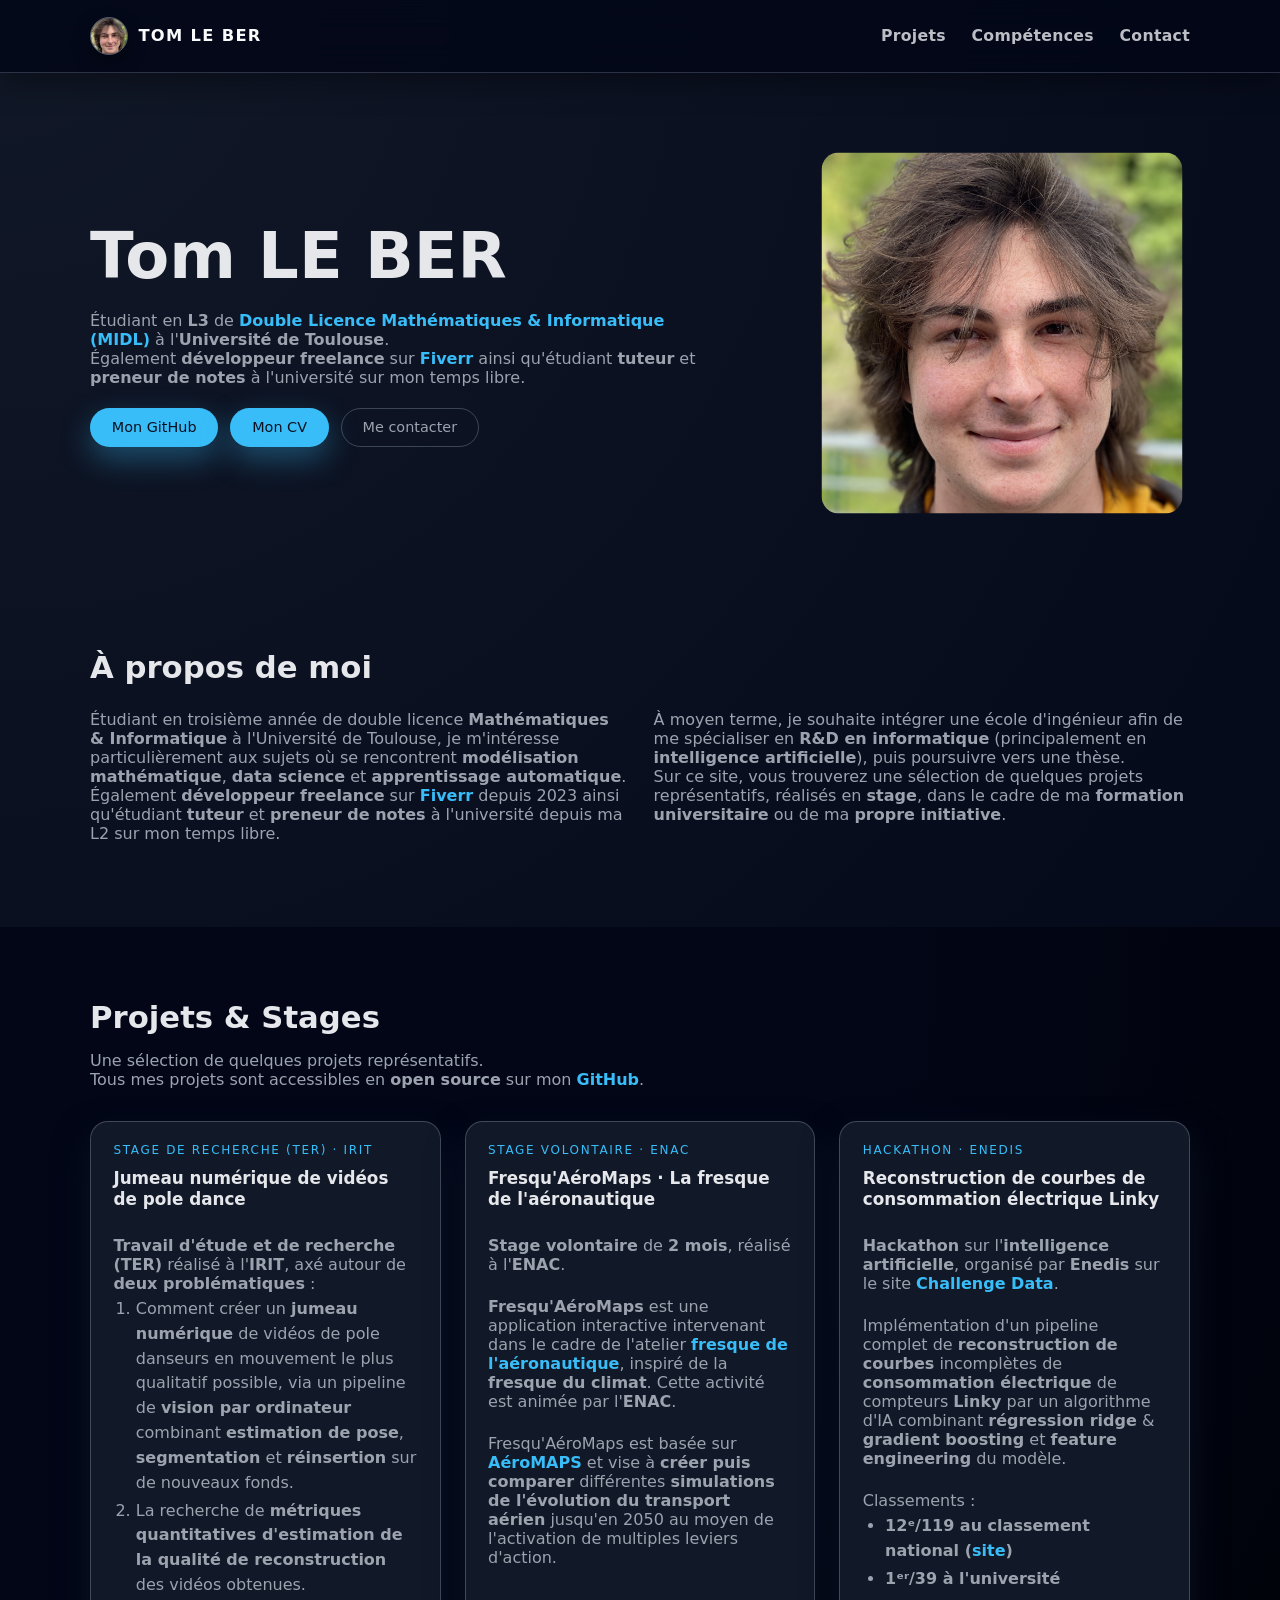
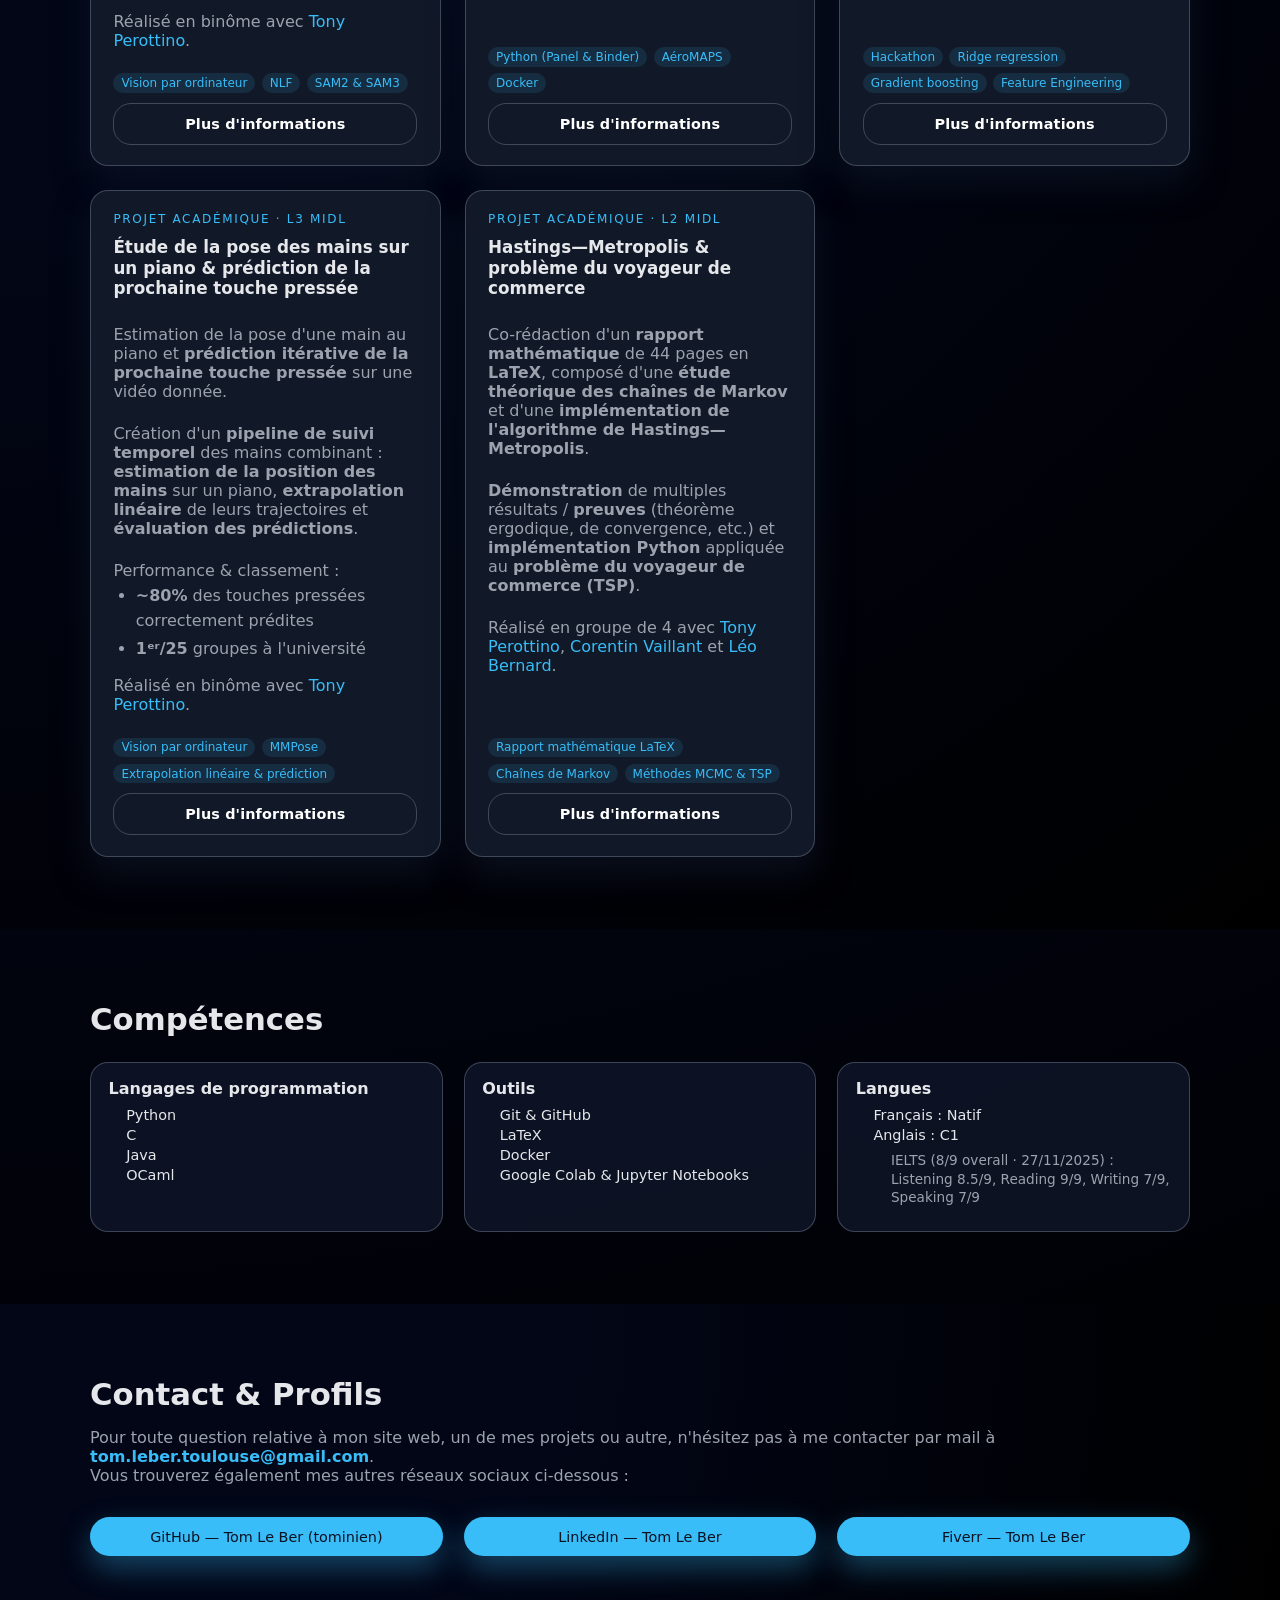
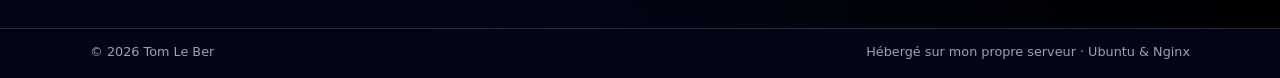
==== commit 04257cf0: "Modification of ./irit/index.html and improvements of the website visibility." ====
--- a/index.html
+++ b/index.html
@@ -6,23 +6,67 @@
   <title>Tom Le Ber | Portfolio — Mathématiques, Informatique &amp; IA</title>
   <meta name="viewport" content="width=device-width, initial-scale=1" />
   <meta name="description" content="Portfolio de Tom Le Ber, étudiant en L3 de double licence Mathématiques &amp; Informatique à l'Université de Toulouse. Projets en IA, vision par ordinateur, modélisation et data science." />
-  <link rel="icon" type="image/png" href="assets/img/profile_picture.png">
+  <meta property="og:type" content="website">
+  <meta property="og:title" content="Tom Le Ber — Portfolio Mathématiques, Informatique &amp; IA">
+  <meta property="og:description" content="Portfolio de Tom Le Ber : projets en intelligence artificielle, vision par ordinateur, modélisation mathématique et data science.">
+  <meta property="og:url" content="https://tomleber.fr/">
+  <meta property="og:image" content="https://tomleber.fr/assets/img/profile_picture.webp">
+  <meta property="og:locale" content="fr_FR">
+  <meta name="twitter:card" content="summary_large_image">
+  <meta name="twitter:title" content="Tom Le Ber — Portfolio Mathématiques, Informatique &amp; IA">
+  <meta name="twitter:description" content="Projets en IA, vision par ordinateur, modélisation mathématique et data science.">
+  <meta name="twitter:image" content="https://tomleber.fr/assets/img/profile_picture.webp">
+  <link rel="icon" type="image/png" href="assets/img/favicon-32.png">
+  <link rel="apple-touch-icon" href="assets/img/apple-touch-icon.png">
   <link rel="stylesheet" href="assets/css/style.css" />
   <link rel="canonical" href="https://tomleber.fr/" />
   <script type="application/ld+json">
   {
     "@context": "https://schema.org",
-    "@type": "ProfilePage",
-    "mainEntity": {
-      "@type": "Person",
-      "name": "Tom Le Ber",
-      "url": "https://tomleber.fr/",
-      "sameAs": [
-        "https://github.com/tominien",
-        "https://www.linkedin.com/in/tom-le-ber-58185a358/",
-        "https://www.fiverr.com/tomleber/"
-      ]
-    }
+    "@graph": [
+      {
+        "@type": "WebSite",
+        "@id": "https://tomleber.fr/#website",
+        "name": "Tom Le Ber",
+        "url": "https://tomleber.fr/",
+        "inLanguage": "fr"
+      },
+      {
+        "@type": "Person",
+        "@id": "https://tomleber.fr/#person",
+        "name": "Tom Le Ber",
+        "url": "https://tomleber.fr/",
+        "image": "https://tomleber.fr/assets/img/profile_picture.png",
+        "description": "Étudiant en double licence Mathématiques & Informatique à l'Université de Toulouse, intéressé par l'intelligence artificielle, la vision par ordinateur, la modélisation mathématique et la data science.",
+        "jobTitle": "Étudiant en double licence Mathématiques & Informatique",
+        "sameAs": [
+          "https://github.com/tominien",
+          "https://www.linkedin.com/in/tom-le-ber-58185a358/",
+          "https://www.fiverr.com/tomleber/"
+        ],
+        "knowsAbout": [
+          "Mathématiques",
+          "Informatique",
+          "Intelligence artificielle",
+          "Vision par ordinateur",
+          "Modélisation mathématique",
+          "Data science"
+        ]
+      },
+      {
+        "@type": "ProfilePage",
+        "@id": "https://tomleber.fr/#profilepage",
+        "url": "https://tomleber.fr/",
+        "name": "Portfolio de Tom Le Ber",
+        "isPartOf": {
+          "@id": "https://tomleber.fr/#website"
+        },
+        "mainEntity": {
+          "@id": "https://tomleber.fr/#person"
+        },
+        "inLanguage": "fr"
+      }
+    ]
   }
   </script>
 </head>
@@ -30,7 +74,7 @@
   <header class="site-header">
     <div class="container nav-container">
       <a class="brand" href="/" aria-label="Accueil">
-        <img class="brand-avatar" src="assets/img/profile_picture.png" alt="Photo de profil" />
+        <img class="brand-avatar" src="assets/img/profile_picture-128.webp" alt="Photo de profil" width="38" height="38" />
         <span class="brand-name">Tom Le Ber</span>
       </a>
       <nav class="main-nav">
@@ -97,14 +141,14 @@
             <h3>Jumeau numérique de vidéos de pole dance</h3>
             <div class="project-text-group">
               <p>
-                <strong>Travail d'étude et de recherche</strong> (TER), axé autour de deux problématiques :
+                <strong>Travail d'étude et de recherche (TER)</strong> réalisé à l'<strong>IRIT</strong>, axé autour de <strong>deux problématiques</strong> :
               </p>
               <ol class="container-list project-compact-list">
                 <li>
-                  Comment créer un <strong>jumeau numérique</strong> de vidéos de pole danceurs en mouvement le plus qualitatif possible, via un pipeline de <strong>vision par ordinateur</strong> combinant <strong>estimation de pose</strong>, <strong>segmentation</strong> et <strong>réinsertion</strong> dans de nouveaux fonds.
+                  Comment créer un <strong>jumeau numérique</strong> de vidéos de pole danseurs en mouvement le plus qualitatif possible, via un pipeline de <strong>vision par ordinateur</strong> combinant <strong>estimation de pose</strong>, <strong>segmentation</strong> et <strong>réinsertion</strong> sur de nouveaux fonds.
                 </li>
                 <li>
-                  La recherche de <strong>métriques quantitatives</strong> d'estimation de la qualité de reconstruction vidéo.
+                  La recherche de <strong>métriques quantitatives d'estimation de la qualité de reconstruction</strong> des vidéos obtenues.
                 </li>
               </ol>
             </div>
@@ -117,7 +161,7 @@
                 <li>NLF</li>
                 <li>SAM2 &amp; SAM3</li>
               </ul>
-              <a class="btn project" href="/irit">Plus d'informations</a>
+              <a class="btn project" href="/irit/">Plus d'informations</a>
             </div>
           </article>
 
@@ -126,10 +170,13 @@
             <div class="project-tag">Stage volontaire · ENAC</div>
             <h3>Fresqu'AéroMaps · La fresque de l'aéronautique</h3>
             <p>
-              Fresqu'AéroMaps est une application interactive intervenant dans le cadre de l'atelier <strong><a class="link" href="https://learninghub.enac.fr/actualite/fresque-du-climat-et-fresquaero/" target="_blank" rel="noreferrer">fresque de l'aéronautique</a></strong>, inspiré de la <strong>fresque du climat</strong>. Cette activité est animée par l'<strong>ENAC</strong>.
-            </p>
-            <p>
-              Fresqu'AéroMaps est basée sur <strong><a class="link" href="https://aeromaps.isae-supaero.fr/" target="_blank" rel="noreferrer">AéroMAPS</a></strong> et vise à créer puis comparer différentes <strong>simulations de l'évolution du transport aérien</strong> jusqu'en 2050 au moyen de l'activation de multiples leviers d'action.
+              <strong>Stage volontaire</strong> de <strong>2 mois</strong>, réalisé à l'<strong>ENAC</strong>.
+            </p>
+            <p>
+              <strong>Fresqu'AéroMaps</strong> est une application interactive intervenant dans le cadre de l'atelier <strong><a class="link" href="https://learninghub.enac.fr/actualite/fresque-du-climat-et-fresquaero/" target="_blank" rel="noreferrer">fresque de l'aéronautique</a></strong>, inspiré de la <strong>fresque du climat</strong>. Cette activité est animée par l'<strong>ENAC</strong>.
+            </p>
+            <p>
+              Fresqu'AéroMaps est basée sur <strong><a class="link" href="https://aeromaps.isae-supaero.fr/" target="_blank" rel="noreferrer">AéroMAPS</a></strong> et vise à <strong>créer puis comparer</strong> différentes <strong>simulations de l'évolution du transport aérien</strong> jusqu'en 2050 au moyen de l'activation de multiples leviers d'action.
             </p>
             <div class="project-footer">
               <ul class="project-badges">
@@ -137,7 +184,7 @@
                 <li>AéroMAPS</li>
                 <li>Docker</li>
               </ul>
-              <a class="btn project" href="/enac">Plus d'informations</a>
+              <a class="btn project" href="/enac/">Plus d'informations</a>
             </div>
           </article>
 
@@ -149,7 +196,7 @@
               <strong>Hackathon</strong> sur l'<strong>intelligence artificielle</strong>, organisé par <strong>Enedis</strong> sur le site <strong><a class="link" href="https://challengedata.ens.fr/challenges/160" target="_blank" rel="noreferrer">Challenge Data</a></strong>.
             </p>
             <p>
-              Implémentation d'un pipeline complet de reconstruction de courbes incomplètes de consommation électrique de compteurs <strong>Linky</strong> par un algorithme d'IA combinant <strong>régression ridge</strong> &amp; <strong>gradient boosting</strong> et <strong>feature engineering</strong> du modèle.
+              Implémentation d'un pipeline complet de <strong>reconstruction de courbes</strong> incomplètes de <strong>consommation électrique</strong> de compteurs <strong>Linky</strong> par un algorithme d'IA combinant <strong>régression ridge</strong> &amp; <strong>gradient boosting</strong> et <strong>feature engineering</strong> du modèle.
             </p>
             <div class="project-text-group">
               <p>
@@ -167,7 +214,7 @@
                 <li>Gradient boosting</li>
                 <li>Feature Engineering</li>
               </ul>
-              <a class="btn project" href="/enedis">Plus d'informations</a>
+              <a class="btn project" href="/enedis/">Plus d'informations</a>
             </div>
           </article>
 
@@ -190,25 +237,28 @@
                 <li><strong>1ᵉʳ/25</strong> groupes à l'université</li>
               </ul>
             </div>
+            <p>
+              Réalisé en binôme avec <a class="link" href="https://www.linkedin.com/in/tony-perottino-812a22325/" target="_blank" rel="noreferrer">Tony Perottino</a>.
+            </p>
             <div class="project-footer">
               <ul class="project-badges">
                 <li>Vision par ordinateur</li>
                 <li>MMPose</li>
                 <li>Extrapolation linéaire &amp; prédiction</li>
               </ul>
-              <a class="btn project" href="/projet_midl_2">Plus d'informations</a>
+              <a class="btn project" href="/projet_midl_2/">Plus d'informations</a>
             </div>
           </article>
 
           <!-- Projet MIDL 1 -->
           <article class="project-card">
             <div class="project-tag">Projet académique · L2 MIDL</div>
-            <h3>Metropolis—Hastings &amp; problème du voyageur de commerce</h3>
-            <p>
-              Co-rédaction d'un <strong>rapport mathématique</strong> de 44 pages en <strong>LaTeX</strong>, composé d'une <strong>étude théorique des chaînes de Markov</strong> et d'une <strong>implémentation de l'algorithme de Metropolis—Hastings</strong>.
-            </p>
-            <p>
-              Démonstration de multiples résultats / preuves (théorème ergodique, de convergence, etc.) et implémentation Python appliquée au <strong>problème du voyageur de commerce</strong> (TSP).
+            <h3>Hastings—Metropolis &amp; problème du voyageur de commerce</h3>
+            <p>
+              Co-rédaction d'un <strong>rapport mathématique</strong> de 44 pages en <strong>LaTeX</strong>, composé d'une <strong>étude théorique des chaînes de Markov</strong> et d'une <strong>implémentation de l'algorithme de Hastings—Metropolis</strong>.
+            </p>
+            <p>
+              <strong>Démonstration</strong> de multiples résultats / <strong>preuves</strong> (théorème ergodique, de convergence, etc.) et <strong>implémentation Python</strong> appliquée au <strong>problème du voyageur de commerce (TSP)</strong>.
             </p>
             <p>
               Réalisé en groupe de 4 avec <a class="link" href="https://www.linkedin.com/in/tony-perottino-812a22325/" target="_blank" rel="noreferrer">Tony Perottino</a>, <a class="link" href="https://github.com/CorentinVaillant" target="_blank" rel="noreferrer">Corentin Vaillant</a> et <a class="link" href="https://yolwoocle.com/" target="_blank" rel="noreferrer">Léo Bernard</a>.
@@ -219,7 +269,7 @@
                 <li>Chaînes de Markov</li>
                 <li>Méthodes MCMC &amp; TSP</li>
               </ul>
-              <a class="btn project" href="/projet_midl_1">Plus d'informations</a>
+              <a class="btn project" href="/projet_midl_1/">Plus d'informations</a>
             </div>
           </article>
         </div>
--- a/assets/css/style.css
+++ b/assets/css/style.css
@@ -154,10 +154,17 @@
   line-height: 1;
 }
 
+.main-nav {
+  display: flex;
+  flex-wrap: wrap;
+  gap: 0.5rem 1.6rem;
+  align-items: center;
+}
+
 .main-nav a {
   color: rgba(229, 231, 235, 0.82); /*color: var(--muted);*/
   text-decoration: none;
-  margin-left: 1.6rem;
+  margin-left: 0;
   font-size: 0.98rem;
   font-weight: 600;
   letter-spacing: 0.02em;
@@ -532,8 +539,7 @@
     gap: 0.4rem;
   }
 
-  .main-nav a {
-    margin-left: 0;
-    margin-right: 1rem;
+  .main-nav {
+  gap: 0.45rem 1rem;
   }
 }
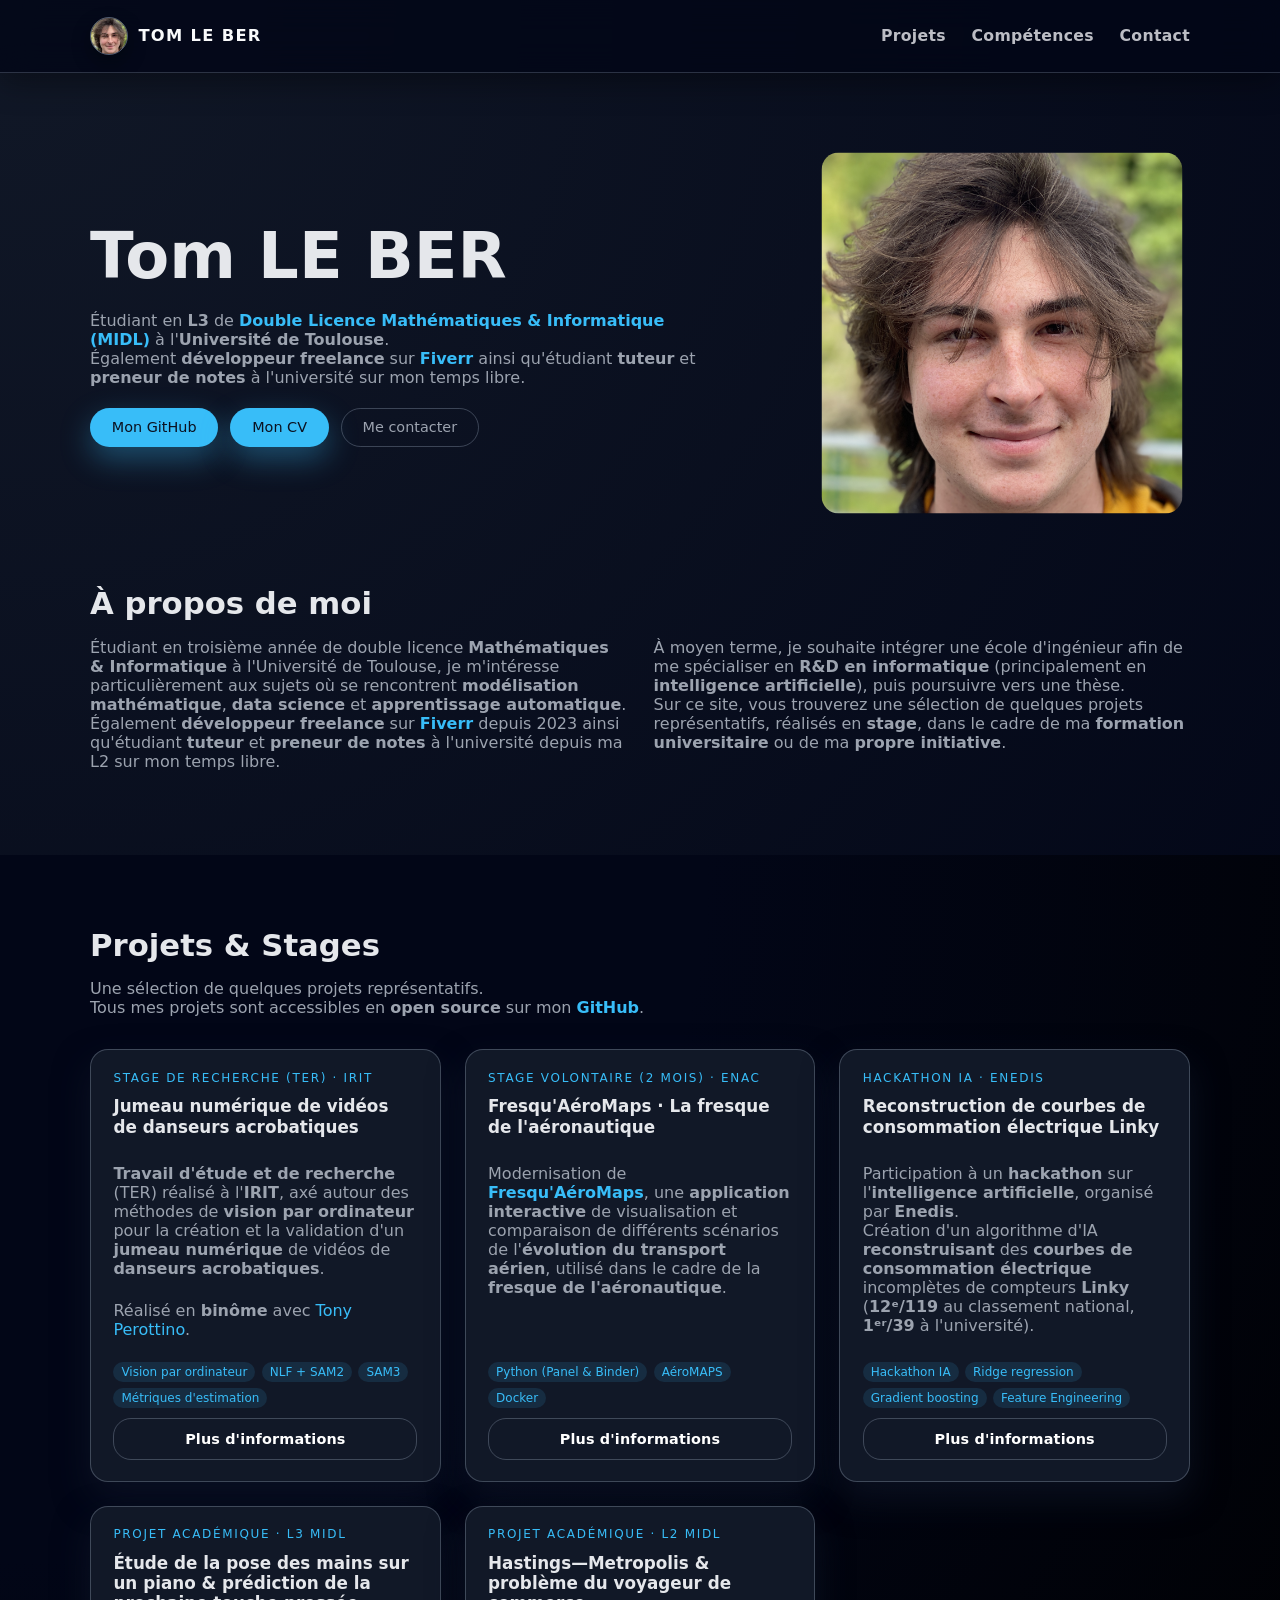
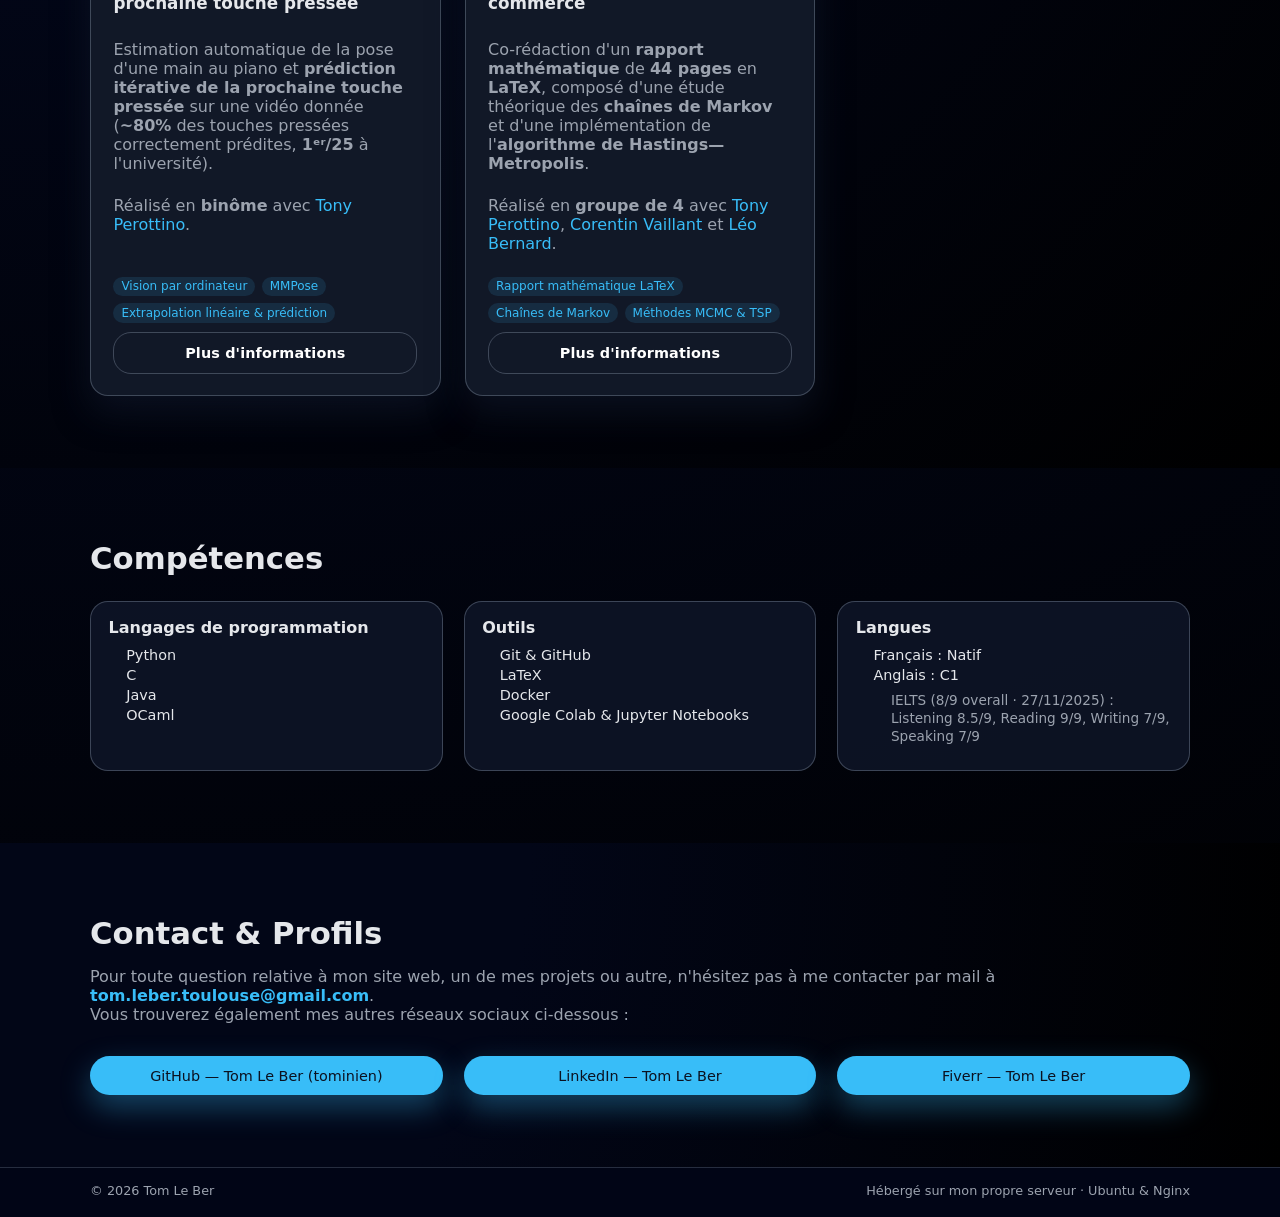
==== commit dc23883c: "Reduction of the projects' descriptions in the front page to make them more readable." ====
--- a/index.html
+++ b/index.html
@@ -16,8 +16,10 @@
   <meta name="twitter:title" content="Tom Le Ber — Portfolio Mathématiques, Informatique &amp; IA">
   <meta name="twitter:description" content="Projets en IA, vision par ordinateur, modélisation mathématique et data science.">
   <meta name="twitter:image" content="https://tomleber.fr/assets/img/profile_picture.webp">
-  <link rel="icon" type="image/png" href="assets/img/favicon-32.png">
-  <link rel="apple-touch-icon" href="assets/img/apple-touch-icon.png">
+  <link rel="icon" type="image/png" sizes="96x96" href="/assets/img/favicon-96.png">
+  <link rel="icon" type="image/png" sizes="48x48" href="/assets/img/favicon-48.png">
+  <link rel="icon" type="image/png" sizes="192x192" href="/assets/img/favicon-192.png">
+  <link rel="apple-touch-icon" sizes="180x180" href="/assets/img/apple-touch-icon.png">
   <link rel="stylesheet" href="assets/css/style.css" />
   <link rel="canonical" href="https://tomleber.fr/" />
   <script type="application/ld+json">
@@ -138,28 +140,19 @@
           <!-- IRIT -->
           <article class="project-card">
             <div class="project-tag">Stage de recherche (TER) · IRIT</div>
-            <h3>Jumeau numérique de vidéos de pole dance</h3>
-            <div class="project-text-group">
-              <p>
-                <strong>Travail d'étude et de recherche (TER)</strong> réalisé à l'<strong>IRIT</strong>, axé autour de <strong>deux problématiques</strong> :
-              </p>
-              <ol class="container-list project-compact-list">
-                <li>
-                  Comment créer un <strong>jumeau numérique</strong> de vidéos de pole danseurs en mouvement le plus qualitatif possible, via un pipeline de <strong>vision par ordinateur</strong> combinant <strong>estimation de pose</strong>, <strong>segmentation</strong> et <strong>réinsertion</strong> sur de nouveaux fonds.
-                </li>
-                <li>
-                  La recherche de <strong>métriques quantitatives d'estimation de la qualité de reconstruction</strong> des vidéos obtenues.
-                </li>
-              </ol>
-            </div>
-            <p>
-              Réalisé en binôme avec <a class="link" href="https://www.linkedin.com/in/tony-perottino-812a22325/" target="_blank" rel="noreferrer">Tony Perottino</a>.
+            <h3>Jumeau numérique de vidéos de danseurs acrobatiques</h3>
+            <p>
+              <strong>Travail d'étude et de recherche</strong> (TER) réalisé à l'<strong>IRIT</strong>, axé autour des méthodes de <strong>vision par ordinateur</strong> pour la création et la validation d'un <strong>jumeau numérique</strong> de vidéos de <strong>danseurs acrobatiques</strong>.
+            </p>
+            <p>
+              Réalisé en <strong>binôme</strong> avec <a class="link" href="https://www.linkedin.com/in/tony-perottino-812a22325/" target="_blank" rel="noreferrer">Tony Perottino</a>.
             </p>
             <div class="project-footer">
               <ul class="project-badges">
                 <li>Vision par ordinateur</li>
-                <li>NLF</li>
-                <li>SAM2 &amp; SAM3</li>
+                <li>NLF + SAM2</li>
+                <li>SAM3</li>
+                <li>Métriques d'estimation</li>
               </ul>
               <a class="btn project" href="/irit/">Plus d'informations</a>
             </div>
@@ -167,16 +160,10 @@
 
           <!-- ENAC / Fresqu'AéroMaps -->
           <article class="project-card">
-            <div class="project-tag">Stage volontaire · ENAC</div>
+            <div class="project-tag">Stage volontaire (2 mois) · ENAC</div>
             <h3>Fresqu'AéroMaps · La fresque de l'aéronautique</h3>
             <p>
-              <strong>Stage volontaire</strong> de <strong>2 mois</strong>, réalisé à l'<strong>ENAC</strong>.
-            </p>
-            <p>
-              <strong>Fresqu'AéroMaps</strong> est une application interactive intervenant dans le cadre de l'atelier <strong><a class="link" href="https://learninghub.enac.fr/actualite/fresque-du-climat-et-fresquaero/" target="_blank" rel="noreferrer">fresque de l'aéronautique</a></strong>, inspiré de la <strong>fresque du climat</strong>. Cette activité est animée par l'<strong>ENAC</strong>.
-            </p>
-            <p>
-              Fresqu'AéroMaps est basée sur <strong><a class="link" href="https://aeromaps.isae-supaero.fr/" target="_blank" rel="noreferrer">AéroMAPS</a></strong> et vise à <strong>créer puis comparer</strong> différentes <strong>simulations de l'évolution du transport aérien</strong> jusqu'en 2050 au moyen de l'activation de multiples leviers d'action.
+              Modernisation de <strong><a class="link" href="/fresqu-aeromaps/" target="_blank" rel="noreferrer">Fresqu'AéroMaps</a></strong>, une <strong>application interactive</strong> de visualisation et comparaison de différents scénarios de l'<strong>évolution du transport aérien</strong>, utilisé dans le cadre de la <strong>fresque de l'aéronautique</strong>.
             </p>
             <div class="project-footer">
               <ul class="project-badges">
@@ -190,26 +177,16 @@
 
           <!-- Enedis -->
           <article class="project-card">
-            <div class="project-tag">Hackathon · Enedis</div>
+            <div class="project-tag">Hackathon IA · Enedis</div>
             <h3>Reconstruction de courbes de consommation électrique Linky</h3>
             <p>
-              <strong>Hackathon</strong> sur l'<strong>intelligence artificielle</strong>, organisé par <strong>Enedis</strong> sur le site <strong><a class="link" href="https://challengedata.ens.fr/challenges/160" target="_blank" rel="noreferrer">Challenge Data</a></strong>.
-            </p>
-            <p>
-              Implémentation d'un pipeline complet de <strong>reconstruction de courbes</strong> incomplètes de <strong>consommation électrique</strong> de compteurs <strong>Linky</strong> par un algorithme d'IA combinant <strong>régression ridge</strong> &amp; <strong>gradient boosting</strong> et <strong>feature engineering</strong> du modèle.
-            </p>
-            <div class="project-text-group">
-              <p>
-                Classements :
-              </p>
-              <ul class="container-list project-compact-list">
-                <li><strong>12ᵉ/119 au classement national (<a class="link" href="https://challengedata.ens.fr/participants/challenges/160/ranking/public" target="_blank" rel="noreferrer">site</a>)</strong></li>
-                <li><strong>1ᵉʳ/39 à l'université</strong></li>
-              </ul>
-            </div>
-            <div class="project-footer">
-              <ul class="project-badges">
-                <li>Hackathon</li>
+              Participation à un <strong>hackathon</strong> sur l'<strong>intelligence artificielle</strong>, organisé par <strong>Enedis</strong>.
+              <br>
+              Création d'un algorithme d'IA <strong>reconstruisant</strong> des <strong>courbes de consommation électrique</strong> incomplètes de compteurs <strong>Linky</strong> (<strong>12ᵉ/119</strong> au classement national, <strong>1ᵉʳ/39</strong> à l'université).
+            </p>
+            <div class="project-footer">
+              <ul class="project-badges">
+                <li>Hackathon IA</li>
                 <li>Ridge regression</li>
                 <li>Gradient boosting</li>
                 <li>Feature Engineering</li>
@@ -223,22 +200,10 @@
             <div class="project-tag">Projet académique · L3 MIDL</div>
             <h3>Étude de la pose des mains sur un piano &amp; prédiction de la prochaine touche pressée</h3>
             <p>
-              Estimation de la pose d'une main au piano et <strong>prédiction itérative de la prochaine touche pressée</strong> sur une vidéo donnée.
-            </p>
-            <p>
-              Création d'un <strong>pipeline de suivi temporel</strong> des mains combinant : <strong>estimation de la position des mains</strong> sur un piano, <strong>extrapolation linéaire</strong> de leurs trajectoires et <strong>évaluation des prédictions</strong>.
-            </p>
-            <div class="project-text-group">
-              <p>
-                Performance &amp; classement :
-              </p>
-              <ul class="container-list project-compact-list">
-                <li><strong>~80%</strong> des touches pressées correctement prédites</li>
-                <li><strong>1ᵉʳ/25</strong> groupes à l'université</li>
-              </ul>
-            </div>
-            <p>
-              Réalisé en binôme avec <a class="link" href="https://www.linkedin.com/in/tony-perottino-812a22325/" target="_blank" rel="noreferrer">Tony Perottino</a>.
+              Estimation automatique de la pose d'une main au piano et <strong>prédiction itérative de la prochaine touche pressée</strong> sur une vidéo donnée (<strong>~80%</strong> des touches pressées correctement prédites, <strong>1ᵉʳ/25</strong> à l'université).
+            </p>
+            <p>
+              Réalisé en <strong>binôme</strong> avec <a class="link" href="https://www.linkedin.com/in/tony-perottino-812a22325/" target="_blank" rel="noreferrer">Tony Perottino</a>.
             </p>
             <div class="project-footer">
               <ul class="project-badges">
@@ -255,13 +220,10 @@
             <div class="project-tag">Projet académique · L2 MIDL</div>
             <h3>Hastings—Metropolis &amp; problème du voyageur de commerce</h3>
             <p>
-              Co-rédaction d'un <strong>rapport mathématique</strong> de 44 pages en <strong>LaTeX</strong>, composé d'une <strong>étude théorique des chaînes de Markov</strong> et d'une <strong>implémentation de l'algorithme de Hastings—Metropolis</strong>.
-            </p>
-            <p>
-              <strong>Démonstration</strong> de multiples résultats / <strong>preuves</strong> (théorème ergodique, de convergence, etc.) et <strong>implémentation Python</strong> appliquée au <strong>problème du voyageur de commerce (TSP)</strong>.
-            </p>
-            <p>
-              Réalisé en groupe de 4 avec <a class="link" href="https://www.linkedin.com/in/tony-perottino-812a22325/" target="_blank" rel="noreferrer">Tony Perottino</a>, <a class="link" href="https://github.com/CorentinVaillant" target="_blank" rel="noreferrer">Corentin Vaillant</a> et <a class="link" href="https://yolwoocle.com/" target="_blank" rel="noreferrer">Léo Bernard</a>.
+              Co-rédaction d'un <strong>rapport mathématique</strong> de <strong>44 pages</strong> en <strong>LaTeX</strong>, composé d'une étude théorique des <strong>chaînes de Markov</strong> et d'une implémentation de l'<strong>algorithme de Hastings—Metropolis</strong>.
+            </p>
+            <p>
+              Réalisé en <strong>groupe de 4</strong> avec <a class="link" href="https://www.linkedin.com/in/tony-perottino-812a22325/" target="_blank" rel="noreferrer">Tony Perottino</a>, <a class="link" href="https://github.com/CorentinVaillant" target="_blank" rel="noreferrer">Corentin Vaillant</a> et <a class="link" href="https://yolwoocle.com/" target="_blank" rel="noreferrer">Léo Bernard</a>.
             </p>
             <div class="project-footer">
               <ul class="project-badges">
--- a/assets/css/style.css
+++ b/assets/css/style.css
@@ -390,6 +390,22 @@
   display: flex;
   flex-direction: column;
   gap: 0.7rem;
+  transition: border-color 0.18s ease, background 0.18s ease, box-shadow 0.18s ease, transform 0.18s ease;
+}
+
+.project-card:hover {
+  border-color: rgba(56, 189, 248, 0.6);
+  background:
+    radial-gradient(circle at top left, rgba(56, 189, 248, 0.10), transparent 45%),
+    var(--card-bg);
+  box-shadow:
+    0 0 0 1px rgba(56, 189, 248, 0.10),
+    0 18px 45px rgba(15, 23, 42, 0.78);
+  transform: translateY(-2px);
+}
+
+.project-card h3 {
+  font-size: 1.05rem;
 }
 
 .project-tag {
@@ -397,10 +413,6 @@
   text-transform: uppercase;
   letter-spacing: 0.14em;
   color: var(--accent);
-}
-
-.project-card h3 {
-  font-size: 1.05rem;
 }
 
 .project-footer {
@@ -446,6 +458,17 @@
   text-decoration: underline;
 }
 
+.link-muted {
+  color: inherit;
+  text-decoration: none;
+  font-weight: inherit;
+}
+
+.link-muted:hover {
+  color: var(--accent);
+  text-decoration: underline;
+}
+
 /* SKILLS */
 
 .skills-grid {
@@ -543,3 +566,16 @@
   gap: 0.45rem 1rem;
   }
 }
+
+/* HOME (rapprochement sections "HERO" et "A PROPOS" */
+body.home .hero {
+  padding-bottom: 2rem;
+}
+
+body.home #about {
+  padding-top: 2rem;
+}
+
+body.home #about .two-columns {
+  margin-top: 1rem;
+}
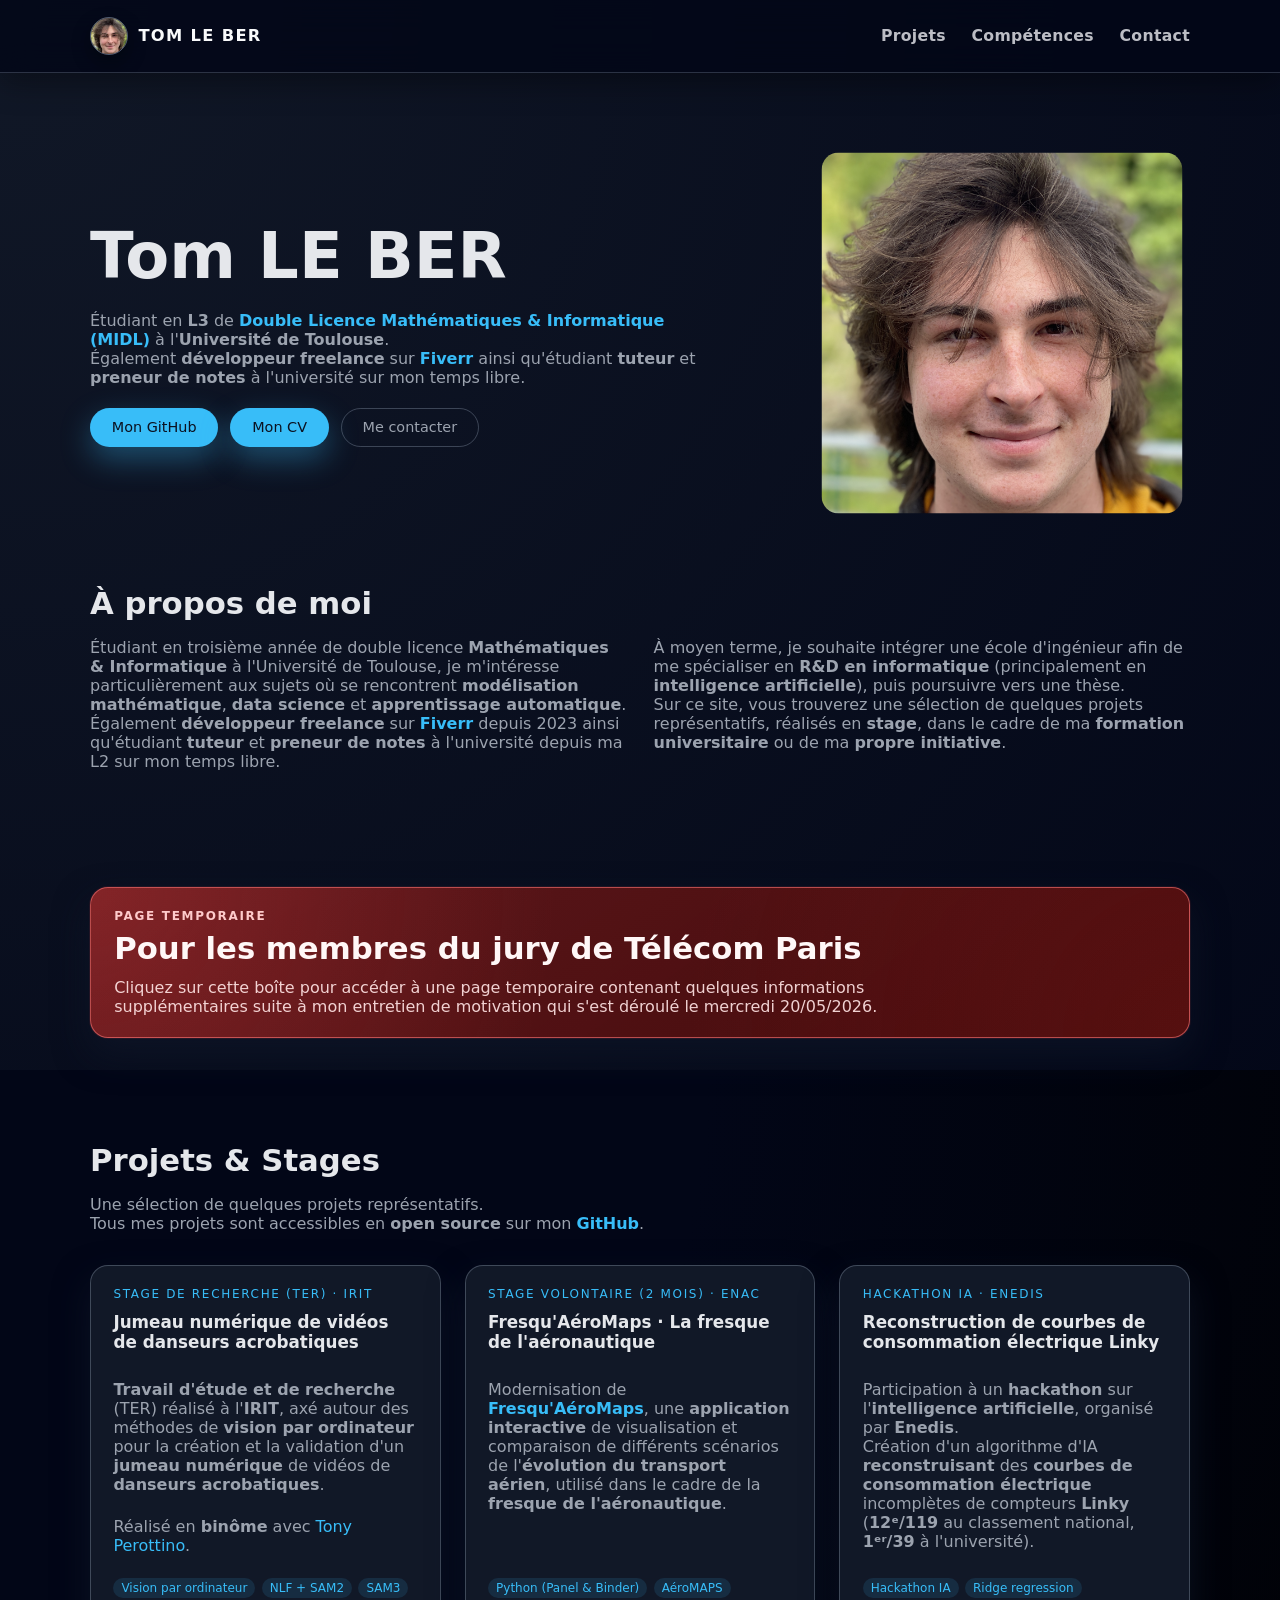
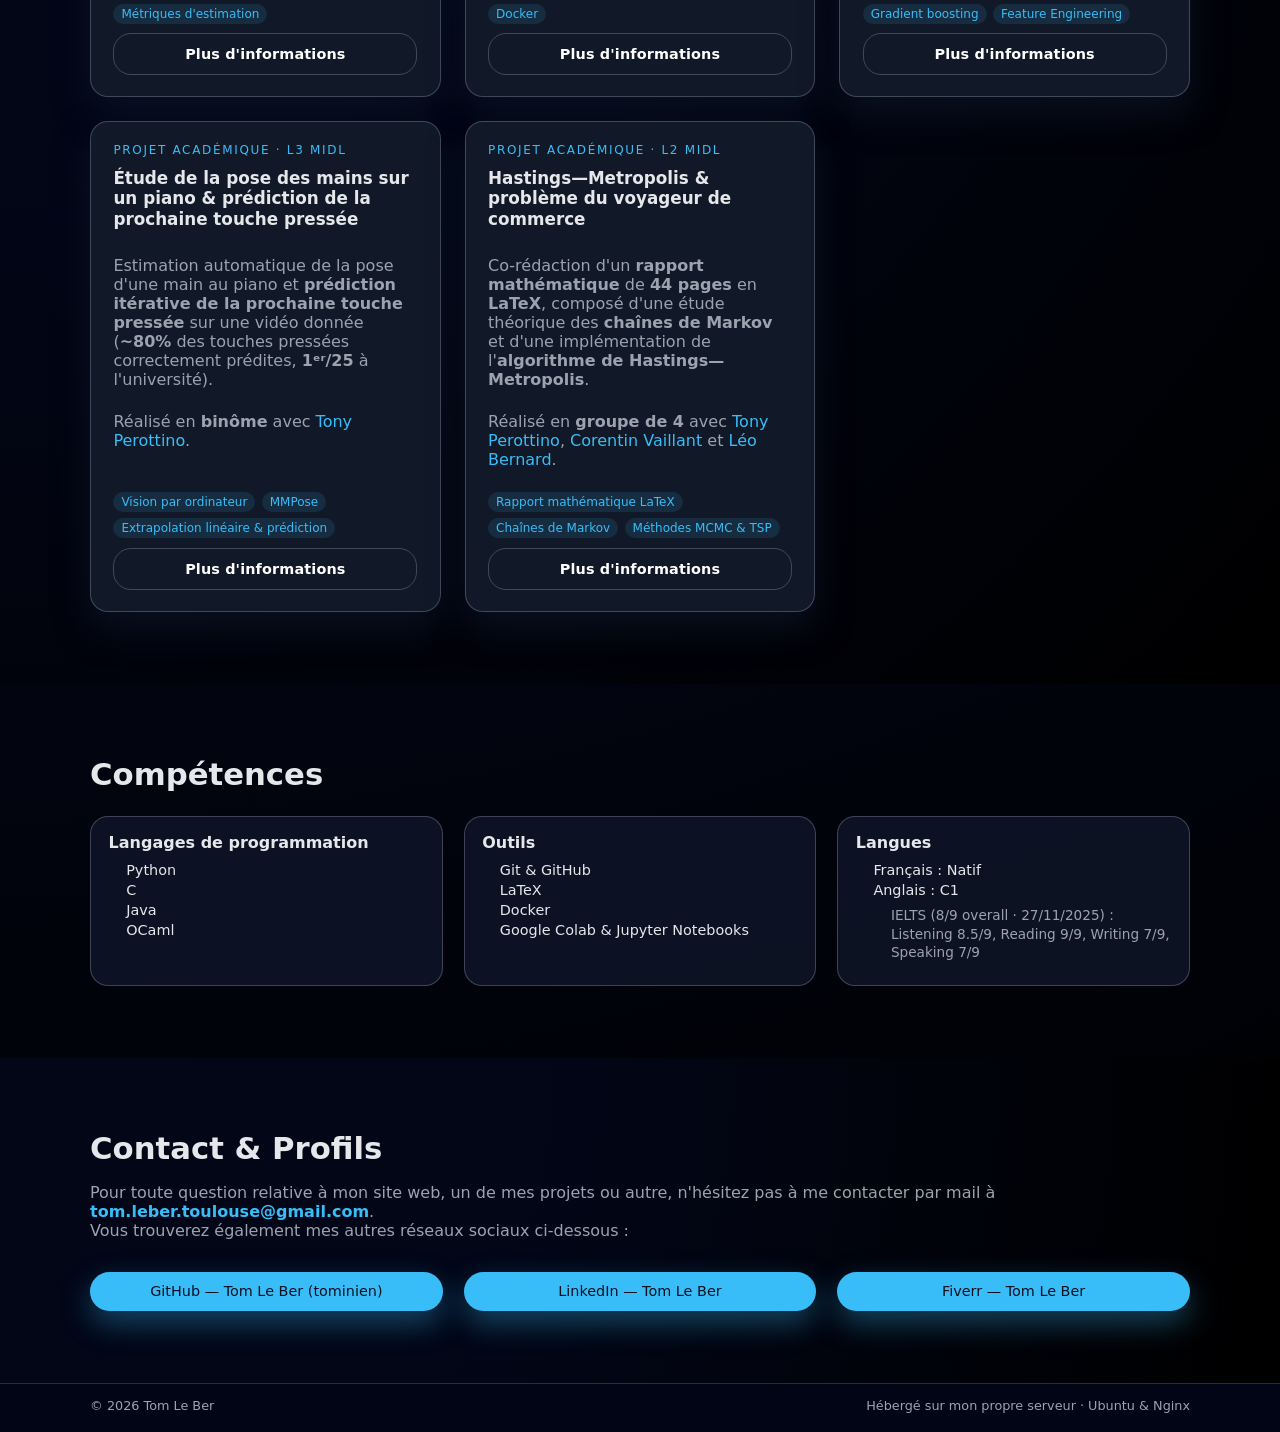
==== commit 62d7e127: "Addition of the temporary page 'telecom-paris'." ====
--- a/index.html
+++ b/index.html
@@ -127,6 +127,23 @@
       </div>
     </section>
 
+    <!-- TELECOM PARIS TEMPORARY -->
+    <section id="telecom-paris-temporary" class="section temporary-section">
+      <div class="container">
+        <a
+          class="temporary-card"
+          href="/telecom-paris/"
+          aria-label="Accéder à la page temporaire destinée aux membres du jury de Télécom Paris"
+        >
+          <div class="temporary-card-kicker">Page temporaire</div>
+          <h2>Pour les membres du jury de Télécom Paris</h2>
+          <p>
+            Cliquez sur cette boîte pour accéder à une page temporaire contenant quelques informations supplémentaires suite à mon entretien de motivation qui s'est déroulé le mercredi 20/05/2026.
+          </p>
+        </a>
+      </div>
+    </section>
+
     <!-- PROJECTS & STAGES -->
     <section id="projects" class="section section-alt">
       <div class="container">
--- a/assets/css/style.css
+++ b/assets/css/style.css
@@ -1,3 +1,11 @@
+/* Ben dis-donc, on regarde également mon fichier CSS ? Que pouvez-vous bien chercher ? N'hésitez pas à m'envoyer un email pour toutes questions ! */
+
+/*
+  Palette de couleurs utilisées (basé sur https://tailwindcss.com/docs/colors) :
+    - Pages principales : principalement SKY, SLATE & GRAY, mais légèrement modifiées.
+    - Pages temporaires : principalement RED.
+*/
+
 :root {
   --bg: #050816;
   --bg-alt: #0b1020;
@@ -29,49 +37,11 @@
   background: radial-gradient(circle at top left, #111827 0, #020617 55%, #000 100%);
 }
 
-body.home .hero-kicker {
-  display: none;
-}
-
-body.home .hero-text h1 {
-  font-size: var(--home-hero-h1-size, 4rem);
-  min-height: var(--home-hero-title-height, 4rem);
-  display: flex;
-  align-items: center;
-  margin-top: 0;
-}
-
-/* Layout de base */
+/* LAYOUT DE BASE */
 
 .container {
   width: min(1100px, 100% - 2.5rem);
   margin: 0 auto;
-}
-
-.container-list {
-  margin: 0.6rem 0 0.8rem;
-  padding-left: 1.4rem;
-  color: var(--muted);
-}
-
-.container-list li {
-  margin: 0.35rem 0;
-  color: inherit;
-  line-height: 1.55;
-}
-
-.project-text-group > p {
-  margin-bottom: 0.25rem;
-}
-
-.project-compact-list {
-  margin-top: 0.15rem;
-  margin-bottom: 0;
-}
-
-.project-compact-list li {
-  margin-top: 0.2rem;
-  margin-bottom: 0.2rem;
 }
 
 .section {
@@ -98,6 +68,45 @@
   color: var(--muted);
 }
 
+.link {
+  color: var(--accent);
+  text-decoration: none;
+}
+
+.link:hover {
+  text-decoration: underline;
+}
+
+.container-list {
+  margin: 0.6rem 0 0.8rem;
+  padding-left: 1.4rem;
+  color: var(--muted);
+}
+
+.container-list li {
+  margin: 0.35rem 0;
+  color: inherit;
+  line-height: 1.55;
+}
+
+.section-intro {
+  margin-bottom: 2rem;
+}
+
+.project-text-group > p {
+  margin-bottom: 0.25rem;
+}
+
+.project-compact-list {
+  margin-top: 0.15rem;
+  margin-bottom: 0;
+}
+
+.project-compact-list li {
+  margin-top: 0.2rem;
+  margin-bottom: 0.2rem;
+}
+
 /* HEADER & NAV */
 
 .site-header {
@@ -105,7 +114,7 @@
   top: 0;
   z-index: 100;
   backdrop-filter: blur(16px);
-  background: rgba(2, 6, 23, 0.78); /*background: linear-gradient(to bottom, rgba(15, 23, 42, 0.9), transparent);*/
+  background: rgba(2, 6, 23, 0.78); /* background: linear-gradient(to bottom, rgba(15, 23, 42, 0.9), transparent); */
   border-bottom: 1px solid rgba(148, 163, 184, 0.28);
   box-shadow: 0 10px 30px rgba(0, 0, 0, 0.35);
 }
@@ -121,10 +130,8 @@
   display: inline-flex;
   align-items: center;
   gap: 0.65rem;
-
+  color: #f9fafb;
   text-decoration: none;
-  color: #f9fafb;
-
   font-weight: 800;
   letter-spacing: 0.08em;
   text-transform: uppercase;
@@ -162,13 +169,13 @@
 }
 
 .main-nav a {
-  color: rgba(229, 231, 235, 0.82); /*color: var(--muted);*/
+  position: relative;
+  color: rgba(229, 231, 235, 0.82); /* color: var(--muted); */
   text-decoration: none;
   margin-left: 0;
   font-size: 0.98rem;
   font-weight: 600;
   letter-spacing: 0.02em;
-  position: relative;
 }
 
 .main-nav a::after {
@@ -212,6 +219,38 @@
   margin-bottom: 0.7rem;
 }
 
+body.home .hero-kicker {
+  display: none;
+}
+
+.hero h1 {
+  font-size: clamp(2.2rem, 3vw, 2.8rem);
+  margin-bottom: 1rem;
+}
+
+body.home .hero-text h1 {
+  font-size: var(--home-hero-h1-size, 4rem);
+  min-height: var(--home-hero-title-height, 4rem);
+  display: flex;
+  align-items: center;
+  margin-top: 0;
+}
+
+.hero-subtitle {
+  max-width: 38rem;
+}
+
+.hero-actions {
+  display: flex;
+  flex-wrap: wrap;
+  gap: 0.75rem;
+  margin-top: 1.3rem;
+}
+
+.hero-card {
+  justify-self: end;
+}
+
 .hero-photo {
   padding: 0;
   border-radius: var(--radius-lg);
@@ -227,42 +266,39 @@
   object-fit: cover;
 }
 
-.hero h1 {
-  font-size: clamp(2.2rem, 3vw, 2.8rem);
+.hero-card-inner {
+  background: radial-gradient(circle at top left, #1e293b 0, #020617 55%);
+  border-radius: var(--radius-xl);
+  padding: 1.5rem 1.6rem;
+  box-shadow: var(--shadow-soft);
+  border: 1px solid rgba(148, 163, 184, 0.45);
+}
+
+.hero-name {
+  font-weight: 600;
+  font-size: 1.1rem;
+}
+
+.hero-role {
+  font-size: 0.9rem;
+  color: var(--muted);
   margin-bottom: 1rem;
 }
 
-.hero-subtitle {
-  max-width: 38rem;
-}
-
-.hero-actions {
-  display: flex;
-  flex-wrap: wrap;
-  gap: 0.75rem;
-  margin-top: 1.3rem;
-}
-
-
-/* ACTION BLOCKS */
-
-.action-block {
-  margin: 0.8rem 0 1.6rem;
-}
-
-.action-block-text {
-  margin-bottom: 0.9rem;
-}
-
-.action-row {
-  display: flex;
-  flex-wrap: wrap;
-  gap: 0.8rem;
-  align-items: center;
-}
-
-.action-block + h3 {
-  margin-top: 1.6rem;
+.hero-meta {
+  list-style: none;
+  padding: 0;
+  margin: 0;
+  font-size: 0.85rem;
+}
+
+.hero-meta li {
+  padding: 0.25rem 0;
+  border-bottom: 1px solid rgba(148, 163, 184, 0.25);
+}
+
+.hero-meta li:last-child {
+  border-bottom: none;
 }
 
 /* BUTTONS */
@@ -312,65 +348,54 @@
   padding: 0.75rem 1.05rem;
 }
 
-.btn.project:hover {
-  border-color: rgba(56, 189, 248, 0.6);
-  background: rgba(56, 189, 248, 0.08);
-}
-
-/* HERO CARD */
-
-.hero-card {
-  justify-self: end;
-}
-
-.hero-card-inner {
-  background: radial-gradient(circle at top left, #1e293b 0, #020617 55%);
-  border-radius: var(--radius-xl);
-  padding: 1.5rem 1.6rem;
-  box-shadow: var(--shadow-soft);
-  border: 1px solid rgba(148, 163, 184, 0.45);
-}
-
-.hero-name {
-  font-weight: 600;
-  font-size: 1.1rem;
-}
-
-.hero-role {
-  font-size: 0.9rem;
-  color: var(--muted);
-  margin-bottom: 1rem;
-}
-
-.hero-meta {
-  list-style: none;
-  padding: 0;
-  margin: 0;
-  font-size: 0.85rem;
-}
-
-.hero-meta li {
-  padding: 0.25rem 0;
-  border-bottom: 1px solid rgba(148, 163, 184, 0.25);
-}
-
-.hero-meta li:last-child {
-  border-bottom: none;
-}
-
-/* ABOUT */
+.btn.project:hover,
+body.home #projects .project-card:hover .btn.project {
+  border-color: var(--accent);
+  background: var(--accent);
+  color: #0b1120;
+  box-shadow: 0 12px 30px rgba(56, 189, 248, 0.32);
+}
+
+/* ACTION BLOCKS */
+
+.action-block {
+  margin: 0.8rem 0 1.6rem;
+}
+
+.action-block-text {
+  margin-bottom: 0.9rem;
+}
+
+.action-row {
+  display: flex;
+  flex-wrap: wrap;
+  gap: 0.8rem;
+  align-items: center;
+}
+
+.action-block + h3 {
+  margin-top: 1.6rem;
+}
+
+/* HOME SECTIONS */
+
+body.home .hero {
+  padding-bottom: 2rem;
+}
+
+body.home #about {
+  padding-top: 2rem;
+}
+
+body.home #about .two-columns {
+  margin-top: 1rem;
+}
 
 .two-columns {
   display: grid;
   grid-template-columns: repeat(auto-fit, minmax(260px, 1fr));
   gap: 1.7rem;
   margin-top: 1.5rem;
-}
-
-/* SECTION INTRO */
-
-.section-intro {
-  margin-bottom: 2rem;
 }
 
 /* PROJECTS */
@@ -439,36 +464,6 @@
   color: var(--accent);
 }
 
-.project-links a {
-  font-size: 0.85rem;
-  color: var(--accent);
-  text-decoration: none;
-}
-
-.link {
-  color: var(--accent);
-  text-decoration: none;
-}
-
-.project-links a:hover {
-  text-decoration: underline;
-}
-
-.link:hover {
-  text-decoration: underline;
-}
-
-.link-muted {
-  color: inherit;
-  text-decoration: none;
-  font-weight: inherit;
-}
-
-.link-muted:hover {
-  color: var(--accent);
-  text-decoration: underline;
-}
-
 /* SKILLS */
 
 .skills-grid {
@@ -509,6 +504,23 @@
   line-height: 1.35;
 }
 
+@media (hover: hover) and (pointer: fine) {
+  .skills-block {
+    cursor: default;
+    transition: border-color 0.18s ease, background 0.18s ease, box-shadow 0.18s ease, transform 0.18s ease;
+  }
+
+  .skills-block:hover {
+    border-color: rgba(56, 189, 248, 0.55);
+    background:
+      radial-gradient(circle at top left, rgba(56, 189, 248, 0.10), transparent 45%),
+      rgba(15, 23, 42, 0.88);
+    box-shadow:
+      0 0 0 1px rgba(56, 189, 248, 0.08),
+      0 16px 35px rgba(15, 23, 42, 0.72);
+  }
+}
+
 /* CONTACT */
 
 .contact-grid {
@@ -535,9 +547,253 @@
   gap: 0.7rem;
 }
 
-/* DEBUG */
-.red {
-  color: #ef4444;
+/* TEMPORARY */
+/* J'ai quelques doutes conscernant la combinaison rouge & bleu, mais j'avoue que je ne suis pas le meilleur designer... */
+
+.temporary-section,
+.temporary-page {
+  --temporary-bg-strong: rgba(69, 10, 10, 0.98);
+  --temporary-bg-mid: rgba(127, 29, 29, 0.72);
+  --temporary-border: rgba(248, 113, 113, 0.62);
+  --temporary-border-hover: rgba(248, 113, 113, 0.92);
+  --temporary-accent: #ef4444;
+  --temporary-accent-soft: #fecaca;
+  --temporary-text: #fff7f7;
+}
+
+.temporary-section {
+  padding-top: 2rem;
+  padding-bottom: 2rem;
+}
+
+.temporary-card {
+  display: block;
+  position: relative;
+  overflow: hidden;
+  border-radius: var(--radius-lg);
+  padding: 1.35rem 1.45rem;
+  color: var(--text);
+  text-decoration: none;
+  background:
+    radial-gradient(circle at top left, rgba(239, 68, 68, 0.26), transparent 42%),
+    radial-gradient(circle at bottom right, rgba(127, 29, 29, 0.30), transparent 45%),
+    linear-gradient(145deg, var(--temporary-bg-mid), var(--temporary-bg-strong));
+  border: 1px solid var(--temporary-border);
+  box-shadow:
+    0 0 0 1px rgba(239, 68, 68, 0.10),
+    0 16px 35px rgba(15, 23, 42, 0.65);
+  transition: border-color 0.18s ease, background 0.18s ease, box-shadow 0.18s ease, transform 0.18s ease;
+}
+
+.temporary-card:hover {
+  transform: translateY(-2px);
+  border-color: var(--temporary-border-hover);
+  background:
+    radial-gradient(circle at top left, rgba(239, 68, 68, 0.34), transparent 45%),
+    radial-gradient(circle at bottom right, rgba(185, 28, 28, 0.36), transparent 48%),
+    linear-gradient(145deg, rgba(153, 27, 27, 0.82), var(--temporary-bg-strong));
+  box-shadow:
+    0 0 0 1px rgba(239, 68, 68, 0.20),
+    0 0 28px rgba(239, 68, 68, 0.22),
+    0 18px 45px rgba(15, 23, 42, 0.78);
+}
+
+.temporary-card:focus-visible {
+  outline: 2px solid #f87171;
+  outline-offset: 4px;
+}
+
+.temporary-card-kicker {
+  margin-bottom: 0.45rem;
+  color: var(--temporary-accent-soft);
+  font-size: 0.75rem;
+  font-weight: 800;
+  letter-spacing: 0.14em;
+  text-transform: uppercase;
+}
+
+.temporary-card h2 {
+  margin-bottom: 0.65rem;
+  color: var(--temporary-text);
+}
+
+.temporary-card p {
+  max-width: 48rem;
+  margin-bottom: 0;
+  color: rgba(254, 226, 226, 0.92);
+}
+
+.temporary-page .hero-kicker {
+  display: block;
+  color: var(--temporary-accent-soft);
+}
+
+.temporary-hero,
+.temporary-page-hero {
+  padding: 4.2rem 0 4rem;
+  background:
+    radial-gradient(circle at top left, rgba(248, 113, 113, 0.30), transparent 38%),
+    radial-gradient(circle at bottom right, rgba(127, 29, 29, 0.38), transparent 42%),
+    linear-gradient(145deg, rgba(127, 29, 29, 0.94), rgba(2, 6, 23, 0.98));
+  border-bottom: 1px solid rgba(248, 113, 113, 0.32);
+  box-shadow:
+    inset 0 -1px 0 rgba(248, 113, 113, 0.10),
+    0 18px 45px rgba(15, 23, 42, 0.45);
+}
+
+.temporary-hero-content,
+.temporary-page-card {
+  max-width: 58rem;
+  padding: 0;
+  border: 0;
+  border-radius: 0;
+  background: transparent;
+  box-shadow: none;
+}
+
+.temporary-hero h1,
+.temporary-page-card h1 {
+  margin-bottom: 1rem;
+}
+
+.temporary-hero .hero-subtitle,
+.temporary-page-card .hero-subtitle {
+  max-width: 46rem;
+  color: rgba(254, 226, 226, 0.92);
+}
+
+.temporary-primary {
+  background: var(--temporary-accent);
+  color: var(--temporary-text);
+  box-shadow: 0 12px 30px rgba(239, 68, 68, 0.28);
+}
+
+.temporary-primary:hover {
+  filter: brightness(1.06);
+}
+
+.temporary-ghost {
+  background: transparent;
+  border-color: rgba(248, 113, 113, 0.48);
+  color: var(--temporary-accent-soft);
+}
+
+.temporary-ghost:hover {
+  border-color: rgba(248, 113, 113, 0.76);
+  background: rgba(239, 68, 68, 0.10);
+}
+
+.temporary-links-section {
+  padding-top: 3.5rem;
+  padding-bottom: 0.5rem;
+}
+
+.temporary-links-grid {
+  display: grid;
+  grid-template-columns: repeat(auto-fit, minmax(210px, 1fr));
+  gap: 1rem;
+  margin-top: 1.5rem;
+}
+
+.temporary-link-card {
+  display: flex;
+  flex-direction: column;
+  gap: 0.45rem;
+  min-height: 100%;
+  border-radius: var(--radius-lg);
+  padding: 1.15rem 1.2rem;
+  text-decoration: none;
+  color: var(--text);
+  background:
+    radial-gradient(circle at top left, rgba(239, 68, 68, 0.12), transparent 42%),
+    rgba(15, 23, 42, 0.82);
+  border: 1px solid rgba(248, 113, 113, 0.34);
+  box-shadow: 0 14px 32px rgba(15, 23, 42, 0.55);
+  transition:
+    border-color 0.18s ease,
+    background 0.18s ease,
+    box-shadow 0.18s ease,
+    transform 0.18s ease;
+}
+
+.temporary-link-card:hover {
+  transform: translateY(-2px);
+  border-color: rgba(248, 113, 113, 0.68);
+  background:
+    radial-gradient(circle at top left, rgba(239, 68, 68, 0.20), transparent 44%),
+    rgba(15, 23, 42, 0.9);
+  box-shadow:
+    0 0 0 1px rgba(239, 68, 68, 0.10),
+    0 18px 42px rgba(15, 23, 42, 0.72);
+}
+
+.temporary-link-card:focus-visible {
+  outline: 2px solid #f87171;
+  outline-offset: 4px;
+}
+
+.temporary-link-kicker {
+  color: #fca5a5;
+  font-size: 0.72rem;
+  font-weight: 800;
+  letter-spacing: 0.13em;
+  text-transform: uppercase;
+}
+
+.temporary-link-card strong {
+  color: #fff7f7;
+  font-size: 1.05rem;
+}
+
+.temporary-link-card span:last-child {
+  color: var(--muted);
+  line-height: 1.5;
+}
+
+.temporary-qa-section {
+  padding-top: 3.5rem;
+}
+
+.qa-list {
+  display: grid;
+  gap: 1.2rem;
+  margin-top: 1.5rem;
+}
+
+.qa-item {
+  border-radius: var(--radius-lg);
+  padding: 1.35rem 1.45rem;
+  background:
+    radial-gradient(circle at top left, rgba(239, 68, 68, 0.12), transparent 42%),
+    rgba(15, 23, 42, 0.82);
+  border: 1px solid rgba(248, 113, 113, 0.34);
+  box-shadow: 0 14px 32px rgba(15, 23, 42, 0.55);
+}
+
+.qa-item h3 {
+  margin-bottom: 0.75rem;
+  color: var(--temporary-accent-soft);
+  font-size: 1.05rem;
+}
+
+.qa-answer p {
+  margin-bottom: 0.75rem;
+  color: var(--muted);
+  line-height: 1.65;
+}
+
+.qa-answer p:last-child {
+  margin-bottom: 0;
+}
+
+.qa-item:hover {
+  border-color: rgba(248, 113, 113, 0.62);
+  background:
+    radial-gradient(circle at top left, rgba(239, 68, 68, 0.18), transparent 44%),
+    rgba(15, 23, 42, 0.88);
+  box-shadow:
+    0 0 0 1px rgba(239, 68, 68, 0.10),
+    0 18px 42px rgba(15, 23, 42, 0.72);
 }
 
 /* RESPONSIVE */
@@ -563,19 +819,6 @@
   }
 
   .main-nav {
-  gap: 0.45rem 1rem;
+    gap: 0.45rem 1rem;
   }
 }
-
-/* HOME (rapprochement sections "HERO" et "A PROPOS" */
-body.home .hero {
-  padding-bottom: 2rem;
-}
-
-body.home #about {
-  padding-top: 2rem;
-}
-
-body.home #about .two-columns {
-  margin-top: 1rem;
-}
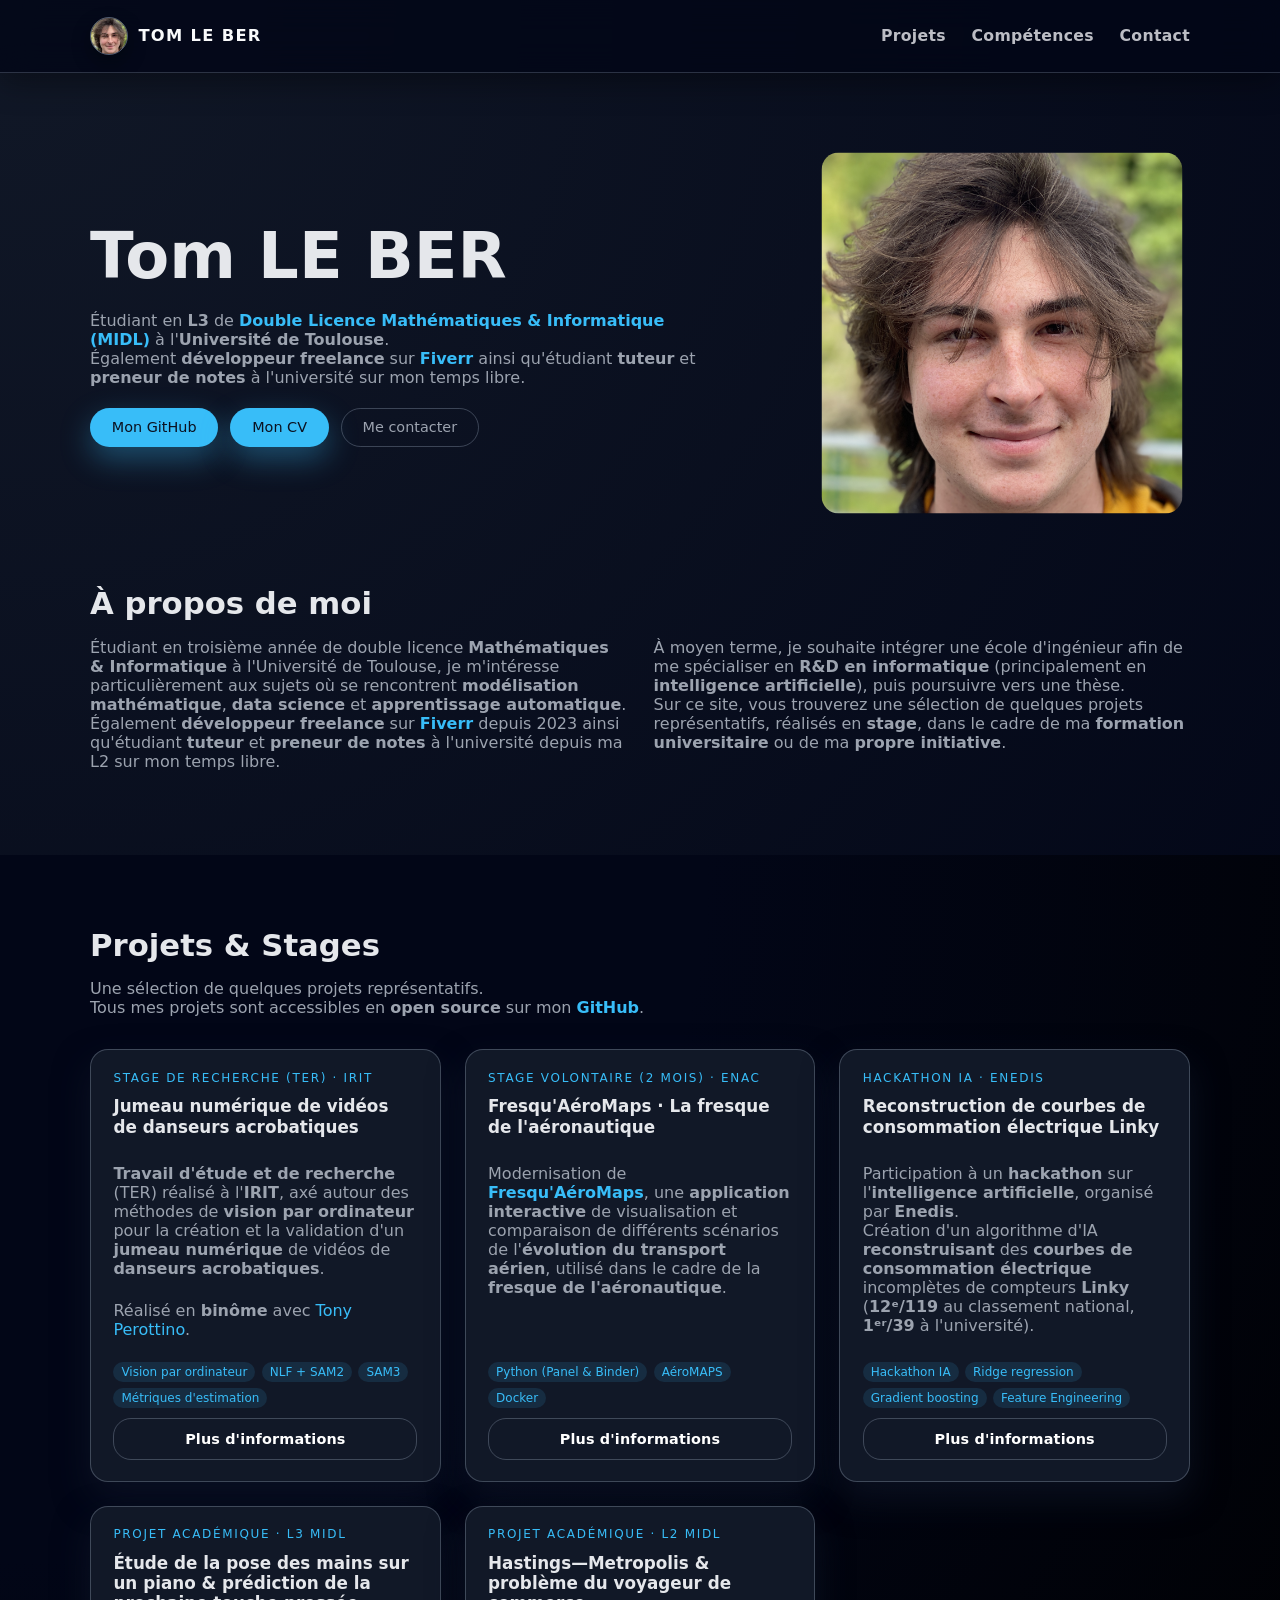
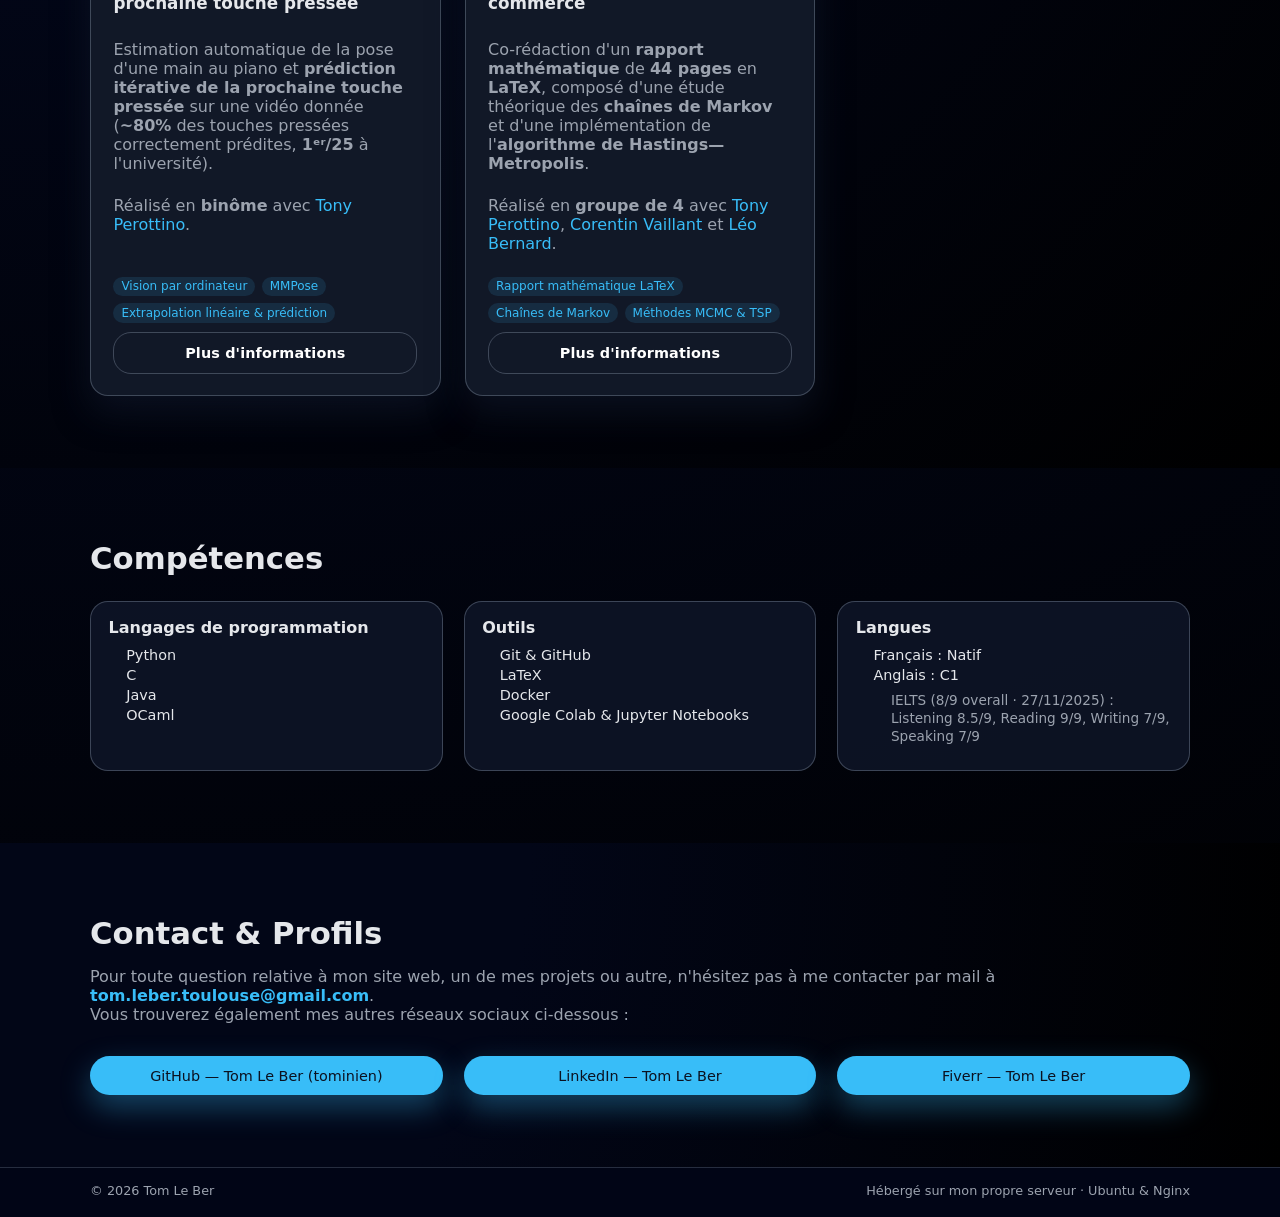
==== commit 786c13e0: "Minifix on main page." ====
--- a/index.html
+++ b/index.html
@@ -127,23 +127,6 @@
       </div>
     </section>
 
-    <!-- TELECOM PARIS TEMPORARY -->
-    <section id="telecom-paris-temporary" class="section temporary-section">
-      <div class="container">
-        <a
-          class="temporary-card"
-          href="/telecom-paris/"
-          aria-label="Accéder à la page temporaire destinée aux membres du jury de Télécom Paris"
-        >
-          <div class="temporary-card-kicker">Page temporaire</div>
-          <h2>Pour les membres du jury de Télécom Paris</h2>
-          <p>
-            Cliquez sur cette boîte pour accéder à une page temporaire contenant quelques informations supplémentaires suite à mon entretien de motivation qui s'est déroulé le mercredi 20/05/2026.
-          </p>
-        </a>
-      </div>
-    </section>
-
     <!-- PROJECTS & STAGES -->
     <section id="projects" class="section section-alt">
       <div class="container">
